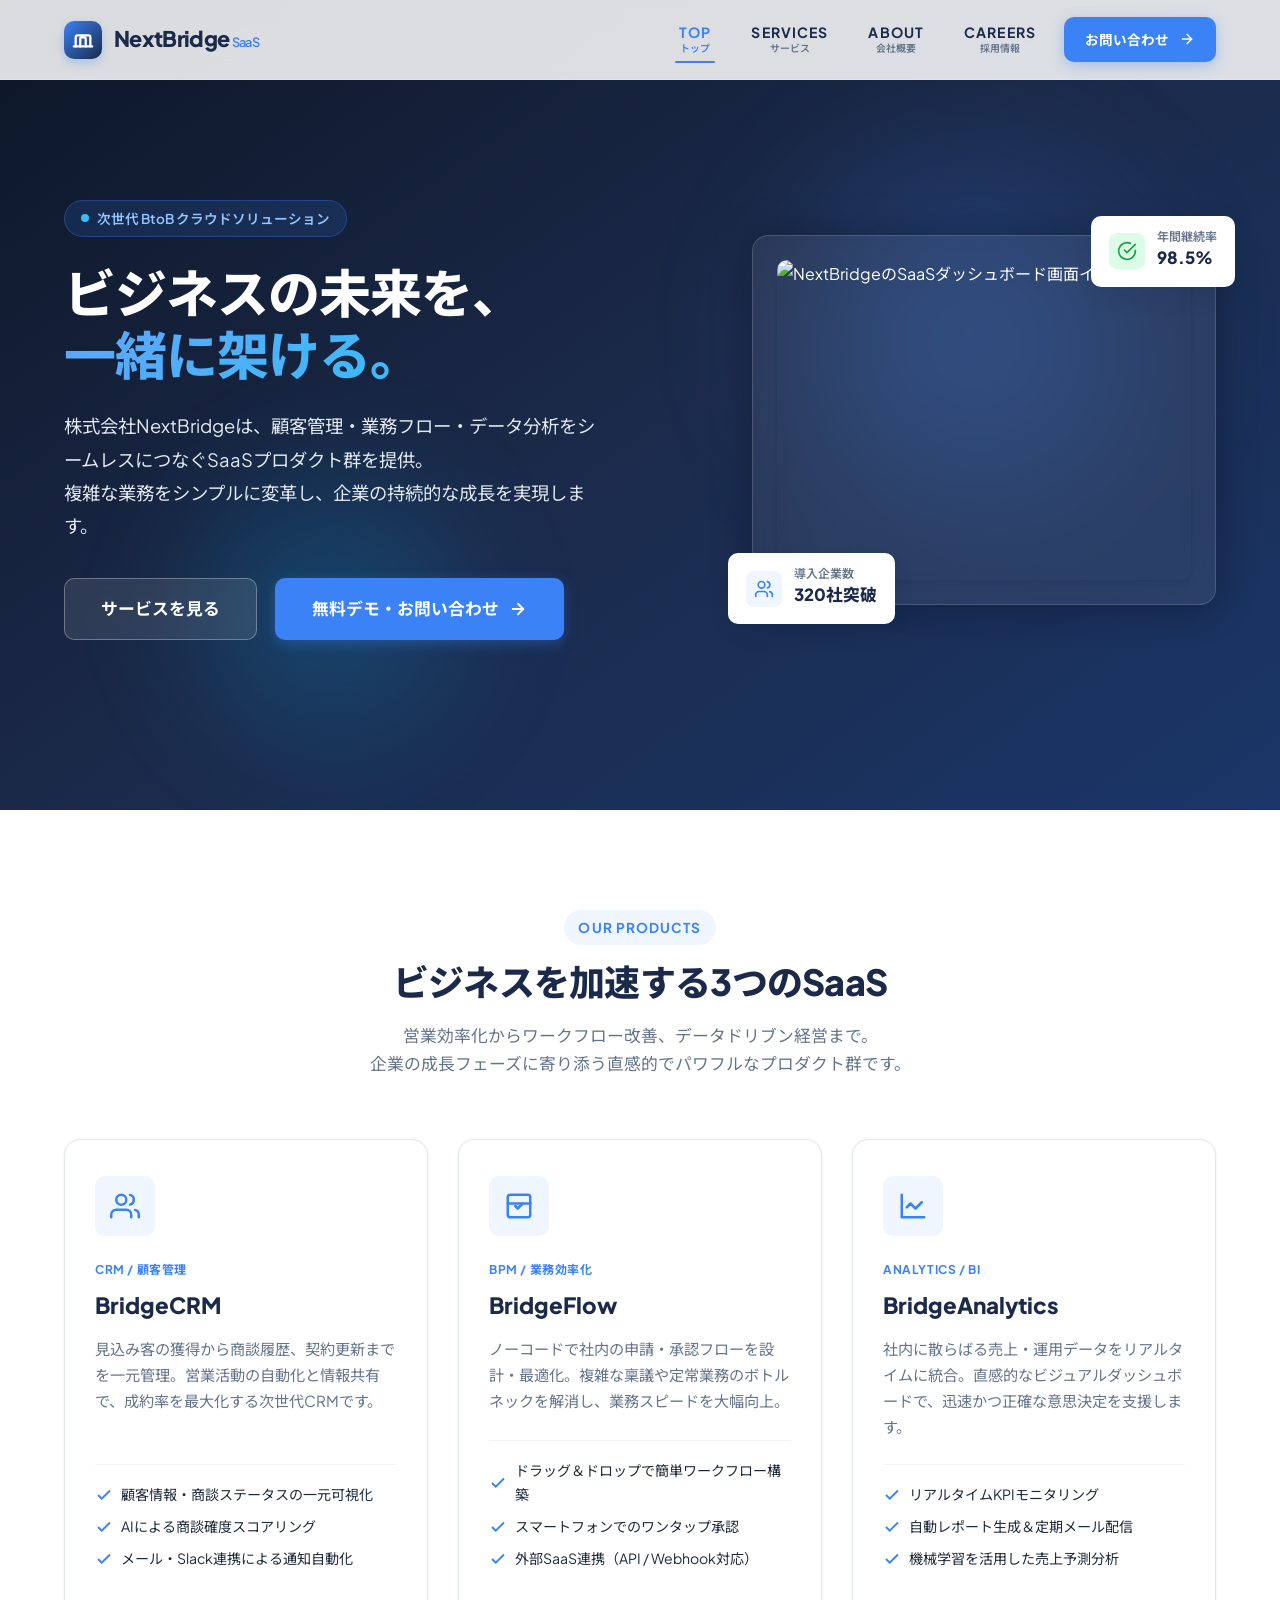
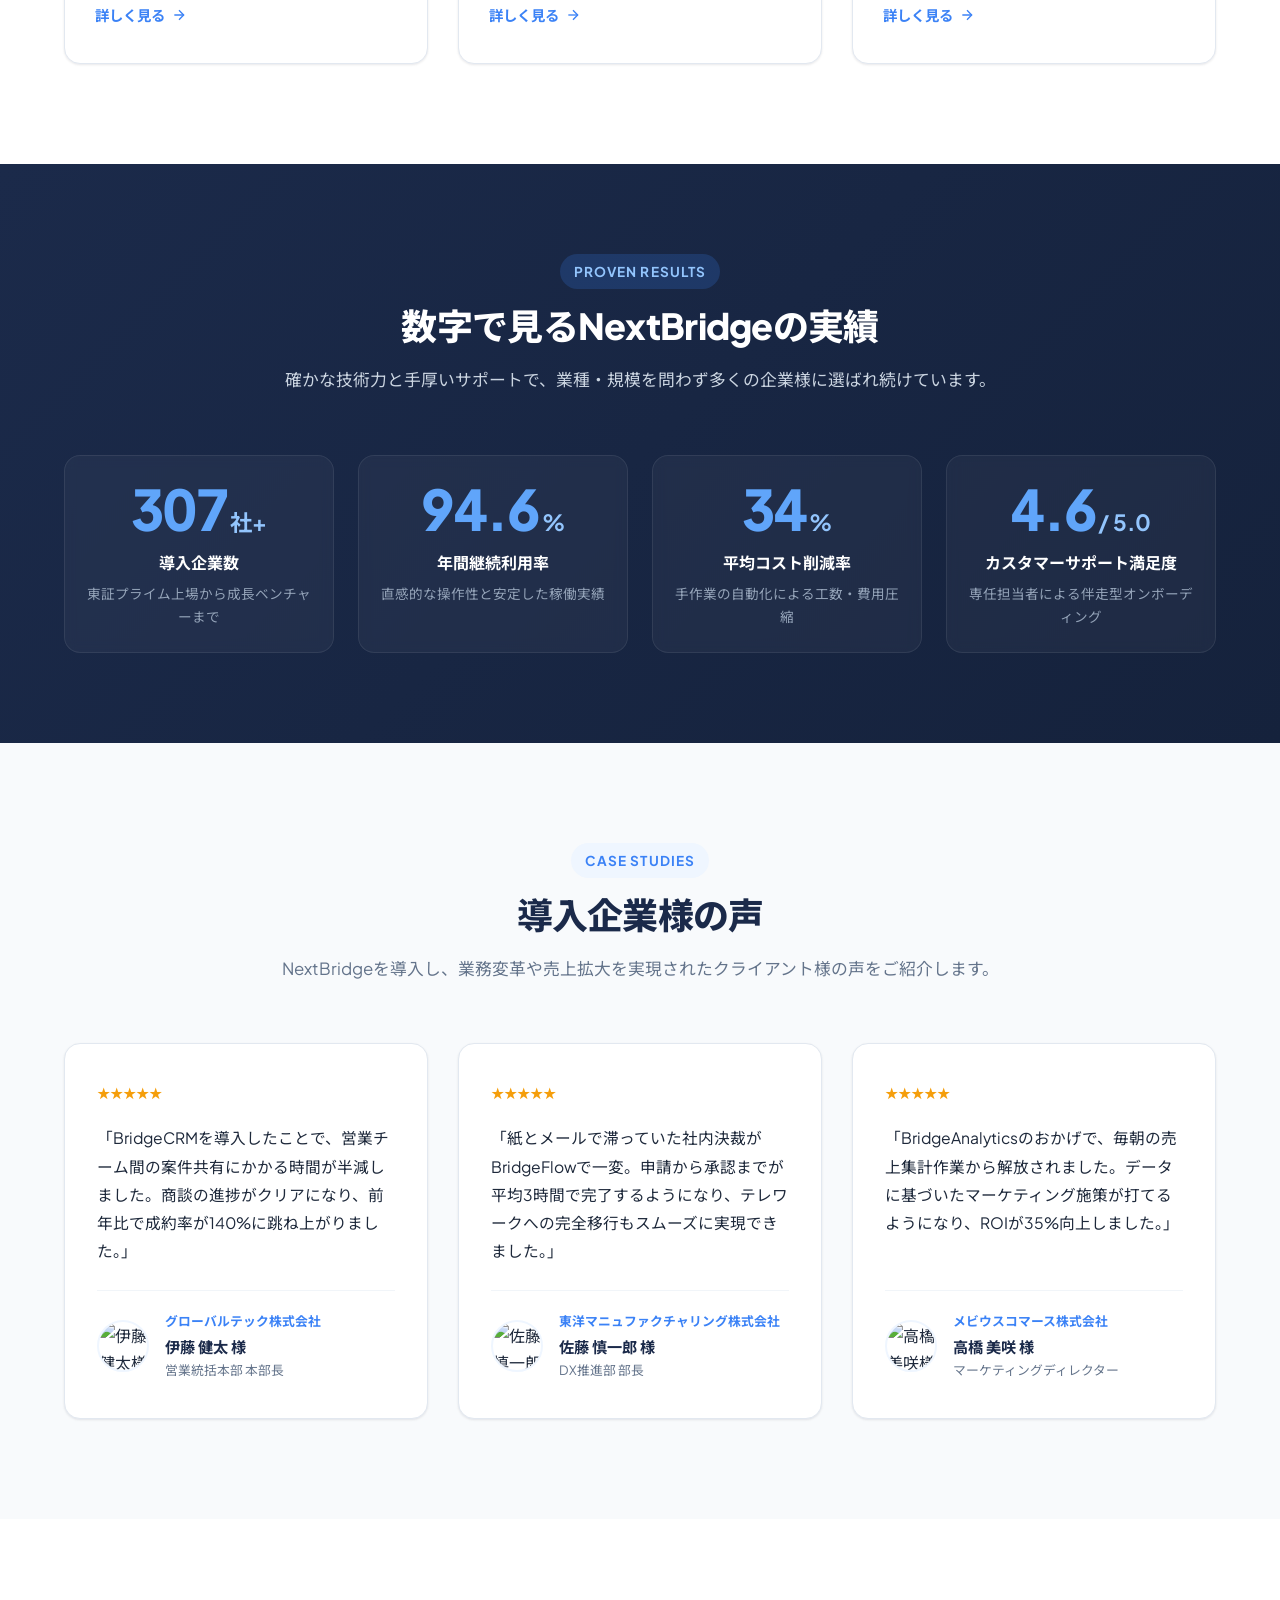
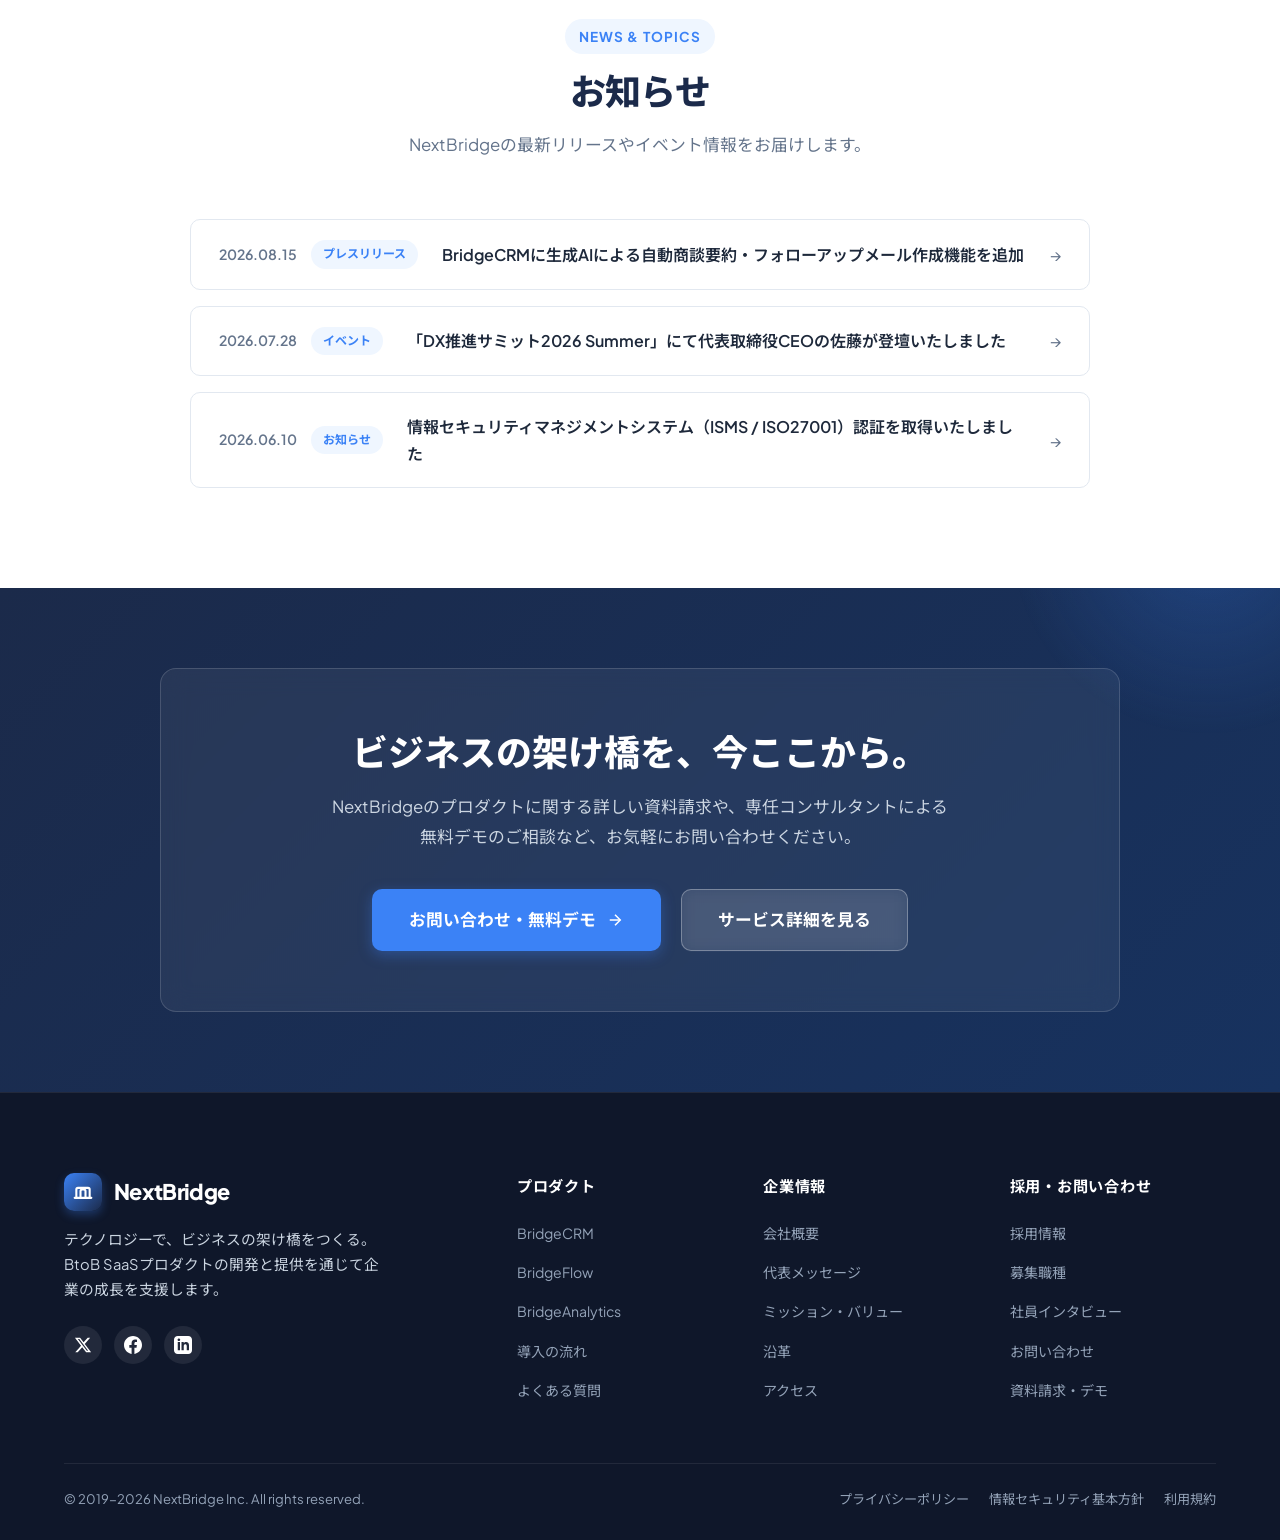
==== index.html @ e1a3353e "update" ====
<!DOCTYPE html>
<html lang="ja">
<head>
  <meta charset="UTF-8">
  <meta name="viewport" content="width=device-width, initial-scale=1.0">
  <title>株式会社NextBridge | テクノロジーで、ビジネスの架け橋をつくる</title>
  <meta name="description" content="株式会社NextBridgeは、顧客管理CRM「BridgeCRM」、業務フローBPM「BridgeFlow」、データ分析「BridgeAnalytics」を提供するBtoB SaaS企業です。企業のDX推進とビジネス成長を支援します。">

  <!-- Google Fonts (Plus Jakarta Sans & Noto Sans JP) -->
  <link rel="preconnect" href="https://fonts.googleapis.com">
  <link rel="preconnect" href="https://fonts.gstatic.com" crossorigin>
  <link href="https://fonts.googleapis.com/css2?family=Noto+Sans+JP:wght@400;500;700;800&family=Plus+Jakarta+Sans:wght@500;600;700;800&display=swap" rel="stylesheet">

  <!-- 共通スタイルシート -->
  <link rel="stylesheet" href="css/style.css">
</head>
<body>

  <!-- =========================================================================
       ヘッダー (サイト共通)
       ※ ロゴ(左)、ナビゲーション(中央)、お問い合わせボタン(右)
       ========================================================================= -->
  <header class="site-header" id="mainHeader">
    <div class="header-container">
      <!-- 企業ロゴ -->
      <a href="index.html" class="site-logo" aria-label="NextBridge トップページ">
        <div class="logo-icon">
          <!-- 架け橋をモチーフにしたモダンな幾何学アイコン -->
          <svg width="22" height="22" viewBox="0 0 24 24" fill="none" stroke="currentColor" stroke-width="2.5" stroke-linecap="round" stroke-linejoin="round">
            <path d="M4 19V9a2 2 0 0 1 2-2h12a2 2 0 0 1 2 2v10"></path>
            <path d="M9 19V11a2 2 0 0 1 2-2h2a2 2 0 0 1 2 2v8"></path>
            <path d="M2 19h20"></path>
          </svg>
        </div>
        <span>NextBridge<span class="logo-sub">SaaS</span></span>
      </a>

      <!-- デスクトップナビゲーション (英語表記 + 日本語サブ表記) -->
      <nav class="site-nav" aria-label="メインナビゲーション">
        <ul class="nav-links">
          <li class="nav-item">
            <a href="index.html" class="nav-link active">
              <span class="nav-en">TOP</span>
              <span class="nav-ja">トップ</span>
            </a>
          </li>
          <li class="nav-item">
            <a href="services.html" class="nav-link">
              <span class="nav-en">SERVICES</span>
              <span class="nav-ja">サービス</span>
            </a>
          </li>
          <li class="nav-item">
            <a href="about.html" class="nav-link">
              <span class="nav-en">ABOUT</span>
              <span class="nav-ja">会社概要</span>
            </a>
          </li>
          <li class="nav-item">
            <a href="careers.html" class="nav-link">
              <span class="nav-en">CAREERS</span>
              <span class="nav-ja">採用情報</span>
            </a>
          </li>
        </ul>
      </nav>

      <!-- ヘッダー右側 CTAボタン & モバイルハンバーガー -->
      <div class="header-cta-group">
        <a href="contact.html" class="btn btn-primary btn-sm">
          <span>お問い合わせ</span>
          <svg class="arrow-icon" width="16" height="16" viewBox="0 0 24 24" fill="none" stroke="currentColor" stroke-width="2" stroke-linecap="round" stroke-linejoin="round"><path d="M5 12h14"></path><path d="m12 5 7 7-7 7"></path></svg>
        </a>

        <button class="hamburger" id="hamburgerBtn" aria-label="メニューを開く" aria-expanded="false">
          <span class="hamburger-line"></span>
          <span class="hamburger-line"></span>
          <span class="hamburger-line"></span>
        </button>
      </div>
    </div>
  </header>

  <!-- モバイル用ドロワーメニュー (SP表示時) -->
  <div class="mobile-menu-overlay" id="mobileOverlay"></div>
  <aside class="mobile-nav" id="mobileNav">
    <div class="mobile-nav-links">
      <a href="index.html" class="mobile-nav-link active">トップ <span>→</span></a>
      <a href="services.html" class="mobile-nav-link">サービス <span>→</span></a>
      <a href="about.html" class="mobile-nav-link">会社概要 <span>→</span></a>
      <a href="careers.html" class="mobile-nav-link">採用情報 <span>→</span></a>
      <a href="contact.html" class="mobile-nav-link">お問い合わせ <span>→</span></a>
    </div>
    <div class="mobile-nav-footer">
      <a href="contact.html" class="btn btn-primary" style="width: 100%;">お問い合わせ・資料請求</a>
    </div>
  </aside>

  <main>
    <!-- =========================================================================
         1. ヒーローセクション
         ========================================================================= -->
    <section class="hero-section">
      <!-- 背景の光彩エフェクト -->
      <div class="hero-bg-shapes">
        <div class="shape-blob-1"></div>
        <div class="shape-blob-2"></div>
      </div>

      <div class="container">
        <div class="hero-grid">
          <!-- ヒーローテキスト -->
          <div class="hero-text-content fade-in-up">
            <div class="hero-badge">
              <span class="hero-badge-pulse"></span>
              <span>次世代 BtoB クラウドソリューション</span>
            </div>
            <h1 class="hero-title">
              ビジネスの未来を、<br>
              <span class="text-gradient">一緒に架ける。</span>
            </h1>
            <p class="hero-description">
              株式会社NextBridgeは、顧客管理・業務フロー・データ分析をシームレスにつなぐSaaSプロダクト群を提供。<br>
              複雑な業務をシンプルに変革し、企業の持続的な成長を実現します。
            </p>
            <div class="hero-cta-group">
              <a href="services.html" class="btn btn-secondary btn-lg">
                <span>サービスを見る</span>
              </a>
              <a href="contact.html" class="btn btn-primary btn-lg">
                <span>無料デモ・お問い合わせ</span>
                <svg class="arrow-icon" width="18" height="18" viewBox="0 0 24 24" fill="none" stroke="currentColor" stroke-width="2.5" stroke-linecap="round" stroke-linejoin="round"><path d="M5 12h14"></path><path d="m12 5 7 7-7 7"></path></svg>
              </a>
            </div>
          </div>

          <!-- ヒーロービジュアル（モダンなプロダクトイメージと浮遊バッジ） -->
          <div class="hero-visual fade-in-up delay-200">
            <div class="hero-visual-card">
              <div class="hero-visual-img">
                <!-- Unsplash: 高度なビジネス・テクノロジーダッシュボードイメージ -->
                <img src="https://images.unsplash.com/photo-1551288049-bebda4e38f71?auto=format&fit=crop&w=800&q=80" alt="NextBridgeのSaaSダッシュボード画面イメージ" loading="eager">
              </div>

              <!-- 浮遊実績バッジ1: 導入企業実績 -->
              <div class="floating-badge floating-badge-1">
                <div class="floating-badge-icon">
                  <svg width="20" height="20" viewBox="0 0 24 24" fill="none" stroke="currentColor" stroke-width="2" stroke-linecap="round" stroke-linejoin="round"><path d="M16 21v-2a4 4 0 0 0-4-4H6a4 4 0 0 0-4 4v2"></path><circle cx="9" cy="7" r="4"></circle><path d="M22 21v-2a4 4 0 0 0-3-3.87"></path><path d="M16 3.13a4 4 0 0 1 0 7.75"></path></svg>
                </div>
                <div class="floating-badge-text">
                  <p>導入企業数</p>
                  <strong>320社突破</strong>
                </div>
              </div>

              <!-- 浮遊実績バッジ2: 継続率 -->
              <div class="floating-badge floating-badge-2">
                <div class="floating-badge-icon" style="background-color: #DCFCE7; color: #16A34A;">
                  <svg width="20" height="20" viewBox="0 0 24 24" fill="none" stroke="currentColor" stroke-width="2" stroke-linecap="round" stroke-linejoin="round"><path d="M22 11.08V12a10 10 0 1 1-5.93-9.14"></path><polyline points="22 4 12 14.01 9 11.01"></polyline></svg>
                </div>
                <div class="floating-badge-text">
                  <p>年間継続率</p>
                  <strong>98.5%</strong>
                </div>
              </div>
            </div>
          </div>
        </div>
      </div>
    </section>

    <!-- =========================================================================
         2. サービス概要セクション (3つのプロダクト)
         ========================================================================= -->
    <section class="section section-bg-white" id="services">
      <div class="container">
        <div class="section-header fade-in-up">
          <span class="section-tag">Our Products</span>
          <h2 class="section-title">ビジネスを加速する3つのSaaS</h2>
          <p class="section-lead">
            営業効率化からワークフロー改善、データドリブン経営まで。<br>
            企業の成長フェーズに寄り添う直感的でパワフルなプロダクト群です。
          </p>
        </div>

        <div class="grid-3">
          <!-- プロダクト1: BridgeCRM -->
          <div class="service-card fade-in-up delay-100">
            <div class="service-card-icon-wrap">
              <svg width="30" height="30" viewBox="0 0 24 24" fill="none" stroke="currentColor" stroke-width="2" stroke-linecap="round" stroke-linejoin="round"><path d="M17 21v-2a4 4 0 0 0-4-4H5a4 4 0 0 0-4 4v2"></path><circle cx="9" cy="7" r="4"></circle><path d="M23 21v-2a4 4 0 0 0-3-3.87"></path><path d="M16 3.13a4 4 0 0 1 0 7.75"></path></svg>
            </div>
            <div class="service-card-tag">CRM / 顧客管理</div>
            <h3 class="service-card-title">BridgeCRM</h3>
            <p class="service-card-desc">
              見込み客の獲得から商談履歴、契約更新までを一元管理。営業活動の自動化と情報共有で、成約率を最大化する次世代CRMです。
            </p>
            <ul class="service-card-features">
              <li>
                <svg width="18" height="18" viewBox="0 0 24 24" fill="none" stroke="currentColor" stroke-width="2.5"><polyline points="20 6 9 17 4 12"></polyline></svg>
                顧客情報・商談ステータスの一元可視化
              </li>
              <li>
                <svg width="18" height="18" viewBox="0 0 24 24" fill="none" stroke="currentColor" stroke-width="2.5"><polyline points="20 6 9 17 4 12"></polyline></svg>
                AIによる商談確度スコアリング
              </li>
              <li>
                <svg width="18" height="18" viewBox="0 0 24 24" fill="none" stroke="currentColor" stroke-width="2.5"><polyline points="20 6 9 17 4 12"></polyline></svg>
                メール・Slack連携による通知自動化
              </li>
            </ul>
            <a href="services.html#crm" class="service-card-link">
              <span>詳しく見る</span>
              <svg width="16" height="16" viewBox="0 0 24 24" fill="none" stroke="currentColor" stroke-width="2"><path d="M5 12h14"></path><path d="m12 5 7 7-7 7"></path></svg>
            </a>
          </div>

          <!-- プロダクト2: BridgeFlow -->
          <div class="service-card fade-in-up delay-200">
            <div class="service-card-icon-wrap">
              <svg width="30" height="30" viewBox="0 0 24 24" fill="none" stroke="currentColor" stroke-width="2" stroke-linecap="round" stroke-linejoin="round"><rect width="18" height="18" x="3" y="3" rx="2"></rect><path d="m9 12 2 2 4-4"></path><path d="M3 10h18"></path></svg>
            </div>
            <div class="service-card-tag">BPM / 業務効率化</div>
            <h3 class="service-card-title">BridgeFlow</h3>
            <p class="service-card-desc">
              ノーコードで社内の申請・承認フローを設計・最適化。複雑な稟議や定常業務のボトルネックを解消し、業務スピードを大幅向上。
            </p>
            <ul class="service-card-features">
              <li>
                <svg width="18" height="18" viewBox="0 0 24 24" fill="none" stroke="currentColor" stroke-width="2.5"><polyline points="20 6 9 17 4 12"></polyline></svg>
                ドラッグ＆ドロップで簡単ワークフロー構築
              </li>
              <li>
                <svg width="18" height="18" viewBox="0 0 24 24" fill="none" stroke="currentColor" stroke-width="2.5"><polyline points="20 6 9 17 4 12"></polyline></svg>
                スマートフォンでのワンタップ承認
              </li>
              <li>
                <svg width="18" height="18" viewBox="0 0 24 24" fill="none" stroke="currentColor" stroke-width="2.5"><polyline points="20 6 9 17 4 12"></polyline></svg>
                外部SaaS連携（API / Webhook対応）
              </li>
            </ul>
            <a href="services.html#flow" class="service-card-link">
              <span>詳しく見る</span>
              <svg width="16" height="16" viewBox="0 0 24 24" fill="none" stroke="currentColor" stroke-width="2"><path d="M5 12h14"></path><path d="m12 5 7 7-7 7"></path></svg>
            </a>
          </div>

          <!-- プロダクト3: BridgeAnalytics -->
          <div class="service-card fade-in-up delay-300">
            <div class="service-card-icon-wrap">
              <svg width="30" height="30" viewBox="0 0 24 24" fill="none" stroke="currentColor" stroke-width="2" stroke-linecap="round" stroke-linejoin="round"><path d="M3 3v18h18"></path><path d="m19 9-5 5-4-4-3 3"></path></svg>
            </div>
            <div class="service-card-tag">Analytics / BI</div>
            <h3 class="service-card-title">BridgeAnalytics</h3>
            <p class="service-card-desc">
              社内に散らばる売上・運用データをリアルタイムに統合。直感的なビジュアルダッシュボードで、迅速かつ正確な意思決定を支援します。
            </p>
            <ul class="service-card-features">
              <li>
                <svg width="18" height="18" viewBox="0 0 24 24" fill="none" stroke="currentColor" stroke-width="2.5"><polyline points="20 6 9 17 4 12"></polyline></svg>
                リアルタイムKPIモニタリング
              </li>
              <li>
                <svg width="18" height="18" viewBox="0 0 24 24" fill="none" stroke="currentColor" stroke-width="2.5"><polyline points="20 6 9 17 4 12"></polyline></svg>
                自動レポート生成＆定期メール配信
              </li>
              <li>
                <svg width="18" height="18" viewBox="0 0 24 24" fill="none" stroke="currentColor" stroke-width="2.5"><polyline points="20 6 9 17 4 12"></polyline></svg>
                機械学習を活用した売上予測分析
              </li>
            </ul>
            <a href="services.html#analytics" class="service-card-link">
              <span>詳しく見る</span>
              <svg width="16" height="16" viewBox="0 0 24 24" fill="none" stroke="currentColor" stroke-width="2"><path d="M5 12h14"></path><path d="m12 5 7 7-7 7"></path></svg>
            </a>
          </div>
        </div>
      </div>
    </section>

    <!-- =========================================================================
         3. 数字で見るNextBridge (実績セクション)
         ========================================================================= -->
    <section class="stats-section">
      <div class="container">
        <div class="section-header fade-in-up">
          <span class="section-tag" style="background-color: rgba(59,130,246,0.2); color: #93C5FD;">Proven Results</span>
          <h2 class="section-title" style="color: #FFFFFF;">数字で見るNextBridgeの実績</h2>
          <p class="section-lead text-nowrap" style="color: #CBD5E1;">
            確かな技術力と手厚いサポートで、業種・規模を問わず多くの企業様に選ばれ続けています。
          </p>
        </div>

        <div class="grid-4">
          <!-- 実績1 -->
          <div class="stat-item fade-in-up delay-100">
            <div class="stat-number-wrapper">
              <span class="stat-number" data-target="320" data-decimals="0">0</span>
              <span class="stat-unit">社+</span>
            </div>
            <div class="stat-label">導入企業数</div>
            <div class="stat-desc">東証プライム上場から成長ベンチャーまで</div>
          </div>

          <!-- 実績2 -->
          <div class="stat-item fade-in-up delay-200">
            <div class="stat-number-wrapper">
              <span class="stat-number" data-target="98.5" data-decimals="1">0</span>
              <span class="stat-unit">%</span>
            </div>
            <div class="stat-label">年間継続利用率</div>
            <div class="stat-desc">直感的な操作性と安定した稼働実績</div>
          </div>

          <!-- 実績3 -->
          <div class="stat-item fade-in-up delay-300">
            <div class="stat-number-wrapper">
              <span class="stat-number" data-target="35" data-decimals="0">0</span>
              <span class="stat-unit">%</span>
            </div>
            <div class="stat-label">平均コスト削減率</div>
            <div class="stat-desc">手作業の自動化による工数・費用圧縮</div>
          </div>

          <!-- 実績4 -->
          <div class="stat-item fade-in-up delay-400">
            <div class="stat-number-wrapper">
              <span class="stat-number" data-target="4.8" data-decimals="1">0</span>
              <span class="stat-unit">/ 5.0</span>
            </div>
            <div class="stat-label">カスタマーサポート満足度</div>
            <div class="stat-desc">専任担当者による伴走型オンボーディング</div>
          </div>
        </div>
      </div>
    </section>

    <!-- =========================================================================
         4. お客様の声 (導入事例・コメント)
         ========================================================================= -->
    <section class="section section-bg-slate" id="testimonials">
      <div class="container">
        <div class="section-header fade-in-up">
          <span class="section-tag">Case Studies</span>
          <h2 class="section-title">導入企業様の声</h2>
          <p class="section-lead text-nowrap">
            NextBridgeを導入し、業務変革や売上拡大を実現されたクライアント様の声をご紹介します。
          </p>
        </div>

        <div class="grid-3">
          <!-- 声1: テック企業 -->
          <div class="testimonial-card fade-in-up delay-100">
            <div class="testimonial-rating">★★★★★</div>
            <p class="testimonial-quote">
              「BridgeCRMを導入したことで、営業チーム間の案件共有にかかる時間が半減しました。商談の進捗がクリアになり、前年比で成約率が140%に跳ね上がりました。」
            </p>
            <div class="testimonial-author">
              <img src="https://images.unsplash.com/photo-1534528741775-53994a69daeb?auto=format&fit=crop&w=160&q=80" alt="伊藤 健太様" class="testimonial-avatar">
              <div>
                <div class="testimonial-company">グローバルテック株式会社</div>
                <div class="testimonial-name">伊藤 健太 様</div>
                <div class="testimonial-role">営業統括本部 本部長</div>
              </div>
            </div>
          </div>

          <!-- 声2: 製造メーカー -->
          <div class="testimonial-card fade-in-up delay-200">
            <div class="testimonial-rating">★★★★★</div>
            <p class="testimonial-quote">
              「紙とメールで滞っていた社内決裁がBridgeFlowで一変。申請から承認までが平均3時間で完了するようになり、テレワークへの完全移行もスムーズに実現できました。」
            </p>
            <div class="testimonial-author">
              <img src="https://images.unsplash.com/photo-1507003211169-0a1dd7228f2d?auto=format&fit=crop&w=160&q=80" alt="佐藤 慎一郎様" class="testimonial-avatar">
              <div>
                <div class="testimonial-company">東洋マニュファクチャリング株式会社</div>
                <div class="testimonial-name">佐藤 慎一郎 様</div>
                <div class="testimonial-role">DX推進部 部長</div>
              </div>
            </div>
          </div>

          <!-- 声3: EC・小売企業 -->
          <div class="testimonial-card fade-in-up delay-300">
            <div class="testimonial-rating">★★★★★</div>
            <p class="testimonial-quote">
              「BridgeAnalyticsのおかげで、毎朝の売上集計作業から解放されました。データに基づいたマーケティング施策が打てるようになり、ROIが35%向上しました。」
            </p>
            <div class="testimonial-author">
              <img src="https://images.unsplash.com/photo-1573496359142-b8d87734a5a2?auto=format&fit=crop&w=160&q=80" alt="高橋 美咲様" class="testimonial-avatar">
              <div>
                <div class="testimonial-company">メビウスコマース株式会社</div>
                <div class="testimonial-name">高橋 美咲 様</div>
                <div class="testimonial-role">マーケティングディレクター</div>
              </div>
            </div>
          </div>
        </div>
      </div>
    </section>

    <!-- =========================================================================
         5. ニュースセクション
         ========================================================================= -->
    <section class="section section-bg-white" id="news">
      <div class="container">
        <div class="section-header fade-in-up">
          <span class="section-tag">News & Topics</span>
          <h2 class="section-title">お知らせ</h2>
          <p class="section-lead">NextBridgeの最新リリースやイベント情報をお届けします。</p>
        </div>

        <div class="news-list fade-in-up">
          <!-- 記事1 -->
          <a href="#" class="news-item">
            <div class="news-meta">
              <time class="news-date" datetime="2026-08-15">2026.08.15</time>
              <span class="news-badge">プレスリリース</span>
            </div>
            <div class="news-title">BridgeCRMに生成AIによる自動商談要約・フォローアップメール作成機能を追加</div>
            <div class="news-arrow">→</div>
          </a>

          <!-- 記事2 -->
          <a href="#" class="news-item">
            <div class="news-meta">
              <time class="news-date" datetime="2026-07-28">2026.07.28</time>
              <span class="news-badge">イベント</span>
            </div>
            <div class="news-title">「DX推進サミット2026 Summer」にて代表取締役CEOの佐藤が登壇いたしました</div>
            <div class="news-arrow">→</div>
          </a>

          <!-- 記事3 -->
          <a href="#" class="news-item">
            <div class="news-meta">
              <time class="news-date" datetime="2026-06-10">2026.06.10</time>
              <span class="news-badge">お知らせ</span>
            </div>
            <div class="news-title">情報セキュリティマネジメントシステム（ISMS / ISO27001）認証を取得いたしました</div>
            <div class="news-arrow">→</div>
          </a>
        </div>
      </div>
    </section>

    <!-- =========================================================================
         6. CTAセクション (全ページ共通誘導)
         ========================================================================= -->
    <section class="cta-section">
      <div class="container">
        <div class="cta-box fade-in-up">
          <h2 class="cta-title">ビジネスの架け橋を、今ここから。</h2>
          <p class="cta-desc">
            NextBridgeのプロダクトに関する詳しい資料請求や、専任コンサルタントによる<br>
            無料デモのご相談など、お気軽にお問い合わせください。
          </p>
          <div class="cta-buttons">
            <a href="contact.html" class="btn btn-primary btn-lg">
              <span>お問い合わせ・無料デモ</span>
              <svg class="arrow-icon" width="18" height="18" viewBox="0 0 24 24" fill="none" stroke="currentColor" stroke-width="2"><path d="M5 12h14"></path><path d="m12 5 7 7-7 7"></path></svg>
            </a>
            <a href="services.html" class="btn btn-secondary btn-lg">
              <span>サービス詳細を見る</span>
            </a>
          </div>
        </div>
      </div>
    </section>
  </main>

  <!-- =========================================================================
       フッター (サイト共通)
       ========================================================================= -->
  <footer class="site-footer">
    <div class="container">
      <div class="footer-grid">
        <!-- 企業情報 & ブランド -->
        <div class="footer-brand">
          <a href="index.html" class="site-logo">
            <div class="logo-icon">
              <svg width="20" height="20" viewBox="0 0 24 24" fill="none" stroke="currentColor" stroke-width="2.5" stroke-linecap="round" stroke-linejoin="round">
                <path d="M4 19V9a2 2 0 0 1 2-2h12a2 2 0 0 1 2 2v10"></path>
                <path d="M9 19V11a2 2 0 0 1 2-2h2a2 2 0 0 1 2 2v8"></path>
                <path d="M2 19h20"></path>
              </svg>
            </div>
            <span style="color: #FFFFFF;">NextBridge</span>
          </a>
          <p class="footer-tagline">
            テクノロジーで、ビジネスの架け橋をつくる。<br>
            BtoB SaaSプロダクトの開発と提供を通じて企業の成長を支援します。
          </p>
          <div class="footer-social-links">
            <a href="#" class="social-link" aria-label="X (Twitter)">
              <svg width="18" height="18" viewBox="0 0 24 24" fill="currentColor"><path d="M18.244 2.25h3.308l-7.227 8.26 8.502 11.24H16.17l-5.214-6.817L4.99 21.75H1.68l7.73-8.835L1.254 2.25H8.08l4.713 6.231zm-1.161 17.52h1.833L7.084 4.126H5.117z"/></svg>
            </a>
            <a href="#" class="social-link" aria-label="Facebook">
              <svg width="18" height="18" viewBox="0 0 24 24" fill="currentColor"><path d="M24 12.073c0-6.627-5.373-12-12-12s-12 5.373-12 12c0 5.99 4.388 10.954 10.125 11.854v-8.385H7.078v-3.47h3.047V9.43c0-3.007 1.792-4.669 4.533-4.669 1.312 0 2.686.235 2.686.235v2.953H15.83c-1.491 0-1.956.925-1.956 1.874v2.25h3.328l-.532 3.47h-2.796v8.385C19.612 23.027 24 18.062 24 12.073z"/></svg>
            </a>
            <a href="#" class="social-link" aria-label="LinkedIn">
              <svg width="18" height="18" viewBox="0 0 24 24" fill="currentColor"><path d="M19 0h-14c-2.761 0-5 2.239-5 5v14c0 2.761 2.239 5 5 5h14c2.762 0 5-2.239 5-5v-14c0-2.761-2.238-5-5-5zm-11 19h-3v-11h3v11zm-1.5-12.268c-.966 0-1.75-.79-1.75-1.764s.784-1.764 1.75-1.764 1.75.79 1.75 1.764-.783 1.764-1.75 1.764zm13.5 12.268h-3v-5.604c0-3.368-4-3.113-4 0v5.604h-3v-11h3v1.765c1.396-2.586 7-2.777 7 2.476v6.759z"/></svg>
            </a>
          </div>
        </div>

        <!-- サイトマップ: プロダクト -->
        <div>
          <h4 class="footer-heading">プロダクト</h4>
          <ul class="footer-links">
            <li><a href="services.html#crm">BridgeCRM</a></li>
            <li><a href="services.html#flow">BridgeFlow</a></li>
            <li><a href="services.html#analytics">BridgeAnalytics</a></li>
            <li><a href="services.html#steps">導入の流れ</a></li>
            <li><a href="services.html#faq">よくある質問</a></li>
          </ul>
        </div>

        <!-- サイトマップ: 企業情報 -->
        <div>
          <h4 class="footer-heading">企業情報</h4>
          <ul class="footer-links">
            <li><a href="about.html">会社概要</a></li>
            <li><a href="about.html#message">代表メッセージ</a></li>
            <li><a href="about.html#mvv">ミッション・バリュー</a></li>
            <li><a href="about.html#history">沿革</a></li>
            <li><a href="about.html#access">アクセス</a></li>
          </ul>
        </div>

        <!-- サイトマップ: 採用・サポート -->
        <div>
          <h4 class="footer-heading">採用・お問い合わせ</h4>
          <ul class="footer-links">
            <li><a href="careers.html">採用情報</a></li>
            <li><a href="careers.html#jobs">募集職種</a></li>
            <li><a href="careers.html#interview">社員インタビュー</a></li>
            <li><a href="contact.html">お問い合わせ</a></li>
            <li><a href="contact.html">資料請求・デモ</a></li>
          </ul>
        </div>
      </div>

      <!-- コピーライト & 規約 -->
      <div class="footer-bottom">
        <div>&copy; 2019-2026 NextBridge Inc. All rights reserved.</div>
        <div class="footer-bottom-links">
          <a href="#">プライバシーポリシー</a>
          <a href="#">情報セキュリティ基本方針</a>
          <a href="#">利用規約</a>
        </div>
      </div>
    </div>
  </footer>

  <!-- 共通スクリプト -->
  <script src="js/main.js"></script>
</body>
</html>
---- css/style.css ----
/* ==========================================================================
   株式会社NextBridge (NextBridge Inc.) - コーポレートサイト 共通スタイルシート
   ========================================================================== */

/* --------------------------------------------------------------------------
   1. デザインシステム / CSS変数 (デザイントークン)
   ※ 配色、余白、影、角丸などを一元管理し、サイト全体で統一感を持たせます
   -------------------------------------------------------------------------- */
:root {
  /* メインカラー定義 */
  --color-primary: #1B2A4A;        /* 信頼感を与えるディープネイビー（メイン背景・見出し用） */
  --color-primary-light: #2A3F6D;  /* やや明るいネイビー（ホバー時やグラデーション用） */
  --color-primary-dark: #0F172A;   /* より深いダークネイビー（フッターなど） */
  
  /* アクセントカラー定義 */
  --color-accent: #3B82F6;         /* 先進性を表す鮮やかなブルー（ボタン・強調用） */
  --color-accent-hover: #2563EB;   /* アクセントのホバー時カラー */
  --color-accent-light: #EFF6FF;   /* 薄いブルー（背景ハイライト・バッジ用） */
  --color-accent-sub: #0EA5E9;     /* サブアクセントのスカイブルー（グラデーション装飾） */
  
  /* ニュートラルカラー定義 */
  --color-bg: #F8FAFC;             /* ベース背景色（清潔感のある薄グレー） */
  --color-surface: #FFFFFF;        /* カードやヘッダーの白色背景 */
  --color-text-main: #1E293B;      /* 本文のメイン文字色（コントラストの高いスレート） */
  --color-text-muted: #64748B;     /* 補足・注記・日付などの薄い文字色 */
  --color-text-light: #94A3B8;     /* プレースホルダーや非アクティブ用 */
  --color-border: #E2E8F0;         /* 枠線・区切り線の色 */
  --color-border-light: #F1F5F9;   /* 軽微な区切り線 */
  
  /* フォント定義 */
  --font-family-base: 'Plus Jakarta Sans', 'Noto Sans JP', -apple-system, BlinkMacSystemFont, 'Segoe UI', Roboto, sans-serif;
  
  /* シャドウ (立体感・浮遊感の定義) */
  --shadow-sm: 0 1px 3px rgba(15, 23, 42, 0.06), 0 1px 2px rgba(15, 23, 42, 0.04);
  --shadow-md: 0 4px 6px -1px rgba(15, 23, 42, 0.08), 0 2px 4px -2px rgba(15, 23, 42, 0.06);
  --shadow-lg: 0 10px 25px -3px rgba(15, 23, 42, 0.08), 0 4px 6px -4px rgba(15, 23, 42, 0.04);
  --shadow-xl: 0 20px 30px -5px rgba(27, 42, 74, 0.12), 0 8px 10px -6px rgba(27, 42, 74, 0.06);
  --shadow-glow: 0 0 25px rgba(59, 130, 246, 0.35);

  /* アニメーションのトランジション */
  --transition-fast: 0.2s cubic-bezier(0.16, 1, 0.3, 1);
  --transition-base: 0.3s cubic-bezier(0.16, 1, 0.3, 1);
  --transition-slow: 0.5s cubic-bezier(0.16, 1, 0.3, 1);

  /* 角丸 */
  --radius-sm: 6px;
  --radius-md: 10px;
  --radius-lg: 16px;
  --radius-full: 9999px;

  /* 最大コンテンツ幅 */
  --container-max-width: 1200px;
  --header-height: 80px;
}

/* --------------------------------------------------------------------------
   2. リセット & 基本スタイル
   -------------------------------------------------------------------------- */
*, *::before, *::after {
  box-sizing: border-box;
  margin: 0;
  padding: 0;
}

html {
  scroll-behavior: smooth;
  font-size: 16px;
  -webkit-font-smoothing: antialiased;
  -moz-osx-font-smoothing: grayscale;
}

body {
  font-family: var(--font-family-base);
  color: var(--text-main, #1E293B);
  background-color: var(--color-bg);
  line-height: 1.7;
  overflow-x: hidden;
  display: flex;
  flex-direction: column;
  min-height: 100vh;
}

img {
  max-width: 100%;
  height: auto;
  display: block;
}

a {
  color: inherit;
  text-decoration: none;
  transition: color var(--transition-fast);
}

ul, ol {
  list-style: none;
}

button, input, select, textarea {
  font-family: inherit;
  font-size: inherit;
  color: inherit;
}

/* --------------------------------------------------------------------------
   3. レイアウト用ユーティリティ
   -------------------------------------------------------------------------- */
.container {
  width: 100%;
  max-width: var(--container-max-width);
  margin-left: auto;
  margin-right: auto;
  padding-left: 24px;
  padding-right: 24px;
}

.section {
  padding-top: 100px;
  padding-bottom: 100px;
  position: relative;
}

.section-bg-white {
  background-color: var(--color-surface);
}

.section-bg-slate {
  background-color: var(--color-bg);
}

.section-bg-navy {
  background-color: var(--color-primary);
  color: #FFFFFF;
}

/* セクション見出し用共通スタイル */
.section-header {
  text-align: center;
  max-width: 860px; /* 日本語テキストが1行で綺麗に収まるよう幅を調整 */
  margin: 0 auto 60px auto;
}

.section-header.text-left {
  text-align: left;
  margin-left: 0;
}

.text-nowrap {
  white-space: nowrap;
}

@media (max-width: 768px) {
  .text-nowrap {
    white-space: normal; /* モバイルでは自然に折り返す */
  }
}

.section-tag {
  display: inline-block;
  font-size: 0.85rem;
  font-weight: 700;
  letter-spacing: 0.08em;
  text-transform: uppercase;
  color: var(--color-accent);
  background-color: var(--color-accent-light);
  padding: 6px 14px;
  border-radius: var(--radius-full);
  margin-bottom: 14px;
}

.section-bg-navy .section-tag {
  background-color: rgba(59, 130, 246, 0.2);
  color: #60A5FA;
}

.section-title {
  font-size: 2.25rem;
  font-weight: 800;
  line-height: 1.3;
  color: var(--color-primary);
  letter-spacing: -0.02em;
  margin-bottom: 16px;
}

.section-bg-navy .section-title {
  color: #FFFFFF;
}

.section-lead {
  font-size: 1.05rem;
  color: var(--color-text-muted);
  line-height: 1.7;
}

.section-bg-navy .section-lead {
  color: #CBD5E1;
}

/* グリッドレイアウト */
.grid-2 {
  display: grid;
  grid-template-columns: repeat(2, 1fr);
  gap: 36px;
  align-items: center;
}

.grid-3 {
  display: grid;
  grid-template-columns: repeat(3, 1fr);
  gap: 30px;
}

.grid-4 {
  display: grid;
  grid-template-columns: repeat(4, 1fr);
  gap: 24px;
}

/* --------------------------------------------------------------------------
   4. ボタン・インタラクティブコンポーネント
   -------------------------------------------------------------------------- */
.btn {
  display: inline-flex;
  align-items: center;
  justify-content: center;
  gap: 10px;
  font-size: 0.95rem;
  font-weight: 700;
  padding: 14px 28px;
  border-radius: var(--radius-md);
  border: 1px solid transparent;
  cursor: pointer;
  transition: all var(--transition-base);
  text-decoration: none;
  white-space: nowrap;
}

.btn-primary {
  background-color: var(--color-accent);
  color: #FFFFFF;
  box-shadow: 0 4px 14px rgba(59, 130, 246, 0.35);
}

.btn-primary:hover {
  background-color: var(--color-accent-hover);
  transform: translateY(-2px);
  box-shadow: 0 6px 20px rgba(59, 130, 246, 0.45);
  color: #FFFFFF;
}

.btn-secondary {
  background-color: rgba(255, 255, 255, 0.1);
  color: #FFFFFF;
  border: 1px solid rgba(255, 255, 255, 0.3);
  backdrop-filter: blur(8px);
}

.btn-secondary:hover {
  background-color: rgba(255, 255, 255, 0.2);
  border-color: #FFFFFF;
  color: #FFFFFF;
  transform: translateY(-2px);
}

.btn-outline-navy {
  background-color: transparent;
  color: var(--color-primary);
  border: 1.5px solid var(--color-primary);
}

.btn-outline-navy:hover {
  background-color: var(--color-primary);
  color: #FFFFFF;
  transform: translateY(-2px);
}

.btn-white {
  background-color: #FFFFFF;
  color: var(--color-primary);
  box-shadow: var(--shadow-md);
}

.btn-white:hover {
  background-color: #F8FAFC;
  transform: translateY(-2px);
  box-shadow: var(--shadow-lg);
  color: var(--color-accent);
}

.btn-lg {
  padding: 16px 36px;
  font-size: 1.05rem;
}

.btn-sm {
  padding: 10px 20px;
  font-size: 0.85rem;
}

/* アイコン矢印の動き */
.btn svg.arrow-icon {
  transition: transform var(--transition-fast);
}
.btn:hover svg.arrow-icon {
  transform: translateX(4px);
}

/* --------------------------------------------------------------------------
   5. ヘッダー / ナビゲーション
   -------------------------------------------------------------------------- */
.site-header {
  position: fixed;
  top: 0;
  left: 0;
  width: 100%;
  height: var(--header-height);
  z-index: 1000;
  transition: all var(--transition-base);
  background: rgba(255, 255, 255, 0.85);
  backdrop-filter: blur(12px);
  -webkit-backdrop-filter: blur(12px);
  border-bottom: 1px solid rgba(226, 232, 240, 0.8);
}

.site-header.scrolled {
  background: rgba(255, 255, 255, 0.95);
  box-shadow: var(--shadow-md);
  height: 70px;
}

.header-container {
  display: flex;
  align-items: center;
  justify-content: space-between;
  height: 100%;
  max-width: var(--container-max-width);
  margin: 0 auto;
  padding: 0 24px;
}

/* ブランドロゴ */
.site-logo {
  display: flex;
  align-items: center;
  gap: 12px;
  font-weight: 800;
  font-size: 1.35rem;
  color: var(--color-primary);
  text-decoration: none;
  letter-spacing: -0.03em;
}

.logo-icon {
  width: 38px;
  height: 38px;
  background: linear-gradient(135deg, var(--color-accent) 0%, var(--color-primary) 100%);
  border-radius: 10px;
  display: flex;
  align-items: center;
  justify-content: center;
  color: #FFFFFF;
  box-shadow: 0 4px 10px rgba(59, 130, 246, 0.3);
}

.site-logo span.logo-sub {
  font-size: 0.8rem;
  font-weight: 600;
  color: var(--color-accent);
  margin-left: 2px;
}

/* デスクトップナビゲーション (右寄せ配置) */
.site-nav {
  display: flex;
  align-items: center;
  margin-left: auto; /* ナビを右側に寄せる */
  margin-right: 24px;
}

.nav-links {
  display: flex;
  align-items: center;
  gap: 32px;
}

.nav-item {
  position: relative;
}

.nav-link {
  display: flex;
  flex-direction: column;
  align-items: center;
  justify-content: center;
  padding: 6px 4px;
  position: relative;
  transition: all var(--transition-fast);
  text-align: center;
}

/* ナビ英語表記 */
.nav-link .nav-en {
  font-size: 0.88rem;
  font-weight: 700;
  letter-spacing: 0.08em;
  line-height: 1.2;
  color: var(--color-primary);
  transition: color var(--transition-fast);
}

/* ナビ日本語サブ表記 */
.nav-link .nav-ja {
  font-size: 0.62rem;
  font-weight: 600;
  color: var(--color-text-muted);
  line-height: 1.2;
  margin-top: 3px;
  letter-spacing: 0.02em;
  transition: color var(--transition-fast);
}

.nav-link::after {
  content: '';
  position: absolute;
  bottom: -2px;
  left: 0;
  width: 0%;
  height: 2px;
  background-color: var(--color-accent);
  transition: width var(--transition-base);
  border-radius: 2px;
}

.nav-link:hover .nav-en,
.nav-link.active .nav-en {
  color: var(--color-accent);
}

.nav-link:hover .nav-ja,
.nav-link.active .nav-ja {
  color: var(--color-accent);
}

.nav-link:hover::after,
.nav-link.active::after {
  width: 100%;
}

.header-cta-group {
  display: flex;
  align-items: center;
  gap: 16px;
  flex-shrink: 0;
}

/* ハンバーガーボタン (SP用) */
.hamburger {
  display: none;
  background: transparent;
  border: none;
  cursor: pointer;
  padding: 8px;
  z-index: 1100;
  flex-direction: column;
  justify-content: space-around;
  width: 36px;
  height: 36px;
}

.hamburger-line {
  width: 24px;
  height: 2px;
  background-color: var(--color-primary);
  transition: all var(--transition-base);
  border-radius: 2px;
}

.hamburger.is-active .hamburger-line:nth-child(1) {
  transform: translateY(7px) rotate(45deg);
}

.hamburger.is-active .hamburger-line:nth-child(2) {
  opacity: 0;
}

.hamburger.is-active .hamburger-line:nth-child(3) {
  transform: translateY(-7px) rotate(-45deg);
}

/* モバイルドロワーメニュー */
.mobile-menu-overlay {
  display: none;
  position: fixed;
  top: 0;
  left: 0;
  width: 100vw;
  height: 100vh;
  background: rgba(15, 23, 42, 0.6);
  backdrop-filter: blur(4px);
  z-index: 1050;
  opacity: 0;
  transition: opacity var(--transition-base);
}

.mobile-menu-overlay.is-open {
  display: block;
  opacity: 1;
}

.mobile-nav {
  position: fixed;
  top: 0;
  right: -100%;
  width: 80%;
  max-width: 360px;
  height: 100vh;
  background: #FFFFFF;
  z-index: 1060;
  padding: 100px 32px 40px;
  box-shadow: var(--shadow-xl);
  display: flex;
  flex-direction: column;
  justify-content: space-between;
  transition: right var(--transition-base);
}

.mobile-nav.is-open {
  right: 0;
}

.mobile-nav-links {
  display: flex;
  flex-direction: column;
  gap: 20px;
}

.mobile-nav-link {
  font-size: 1.15rem;
  font-weight: 700;
  color: var(--color-primary);
  display: flex;
  align-items: center;
  justify-content: space-between;
  padding-bottom: 12px;
  border-bottom: 1px solid var(--color-border);
}

.mobile-nav-link.active {
  color: var(--color-accent);
}

/* --------------------------------------------------------------------------
   6. ページヘッダー (下層ページ共通)
   -------------------------------------------------------------------------- */
.page-hero {
  padding-top: calc(var(--header-height) + 60px);
  padding-bottom: 60px;
  background: linear-gradient(135deg, var(--color-primary) 0%, #223761 100%);
  color: #FFFFFF;
  position: relative;
  overflow: hidden;
}

.page-hero::before {
  content: '';
  position: absolute;
  top: -50%;
  right: -20%;
  width: 600px;
  height: 600px;
  border-radius: 50%;
  background: radial-gradient(circle, rgba(59, 130, 246, 0.25) 0%, rgba(59, 130, 246, 0) 70%);
  pointer-events: none;
}

.page-hero-inner {
  position: relative;
  z-index: 2;
  text-align: center;
  max-width: 800px;
  margin: 0 auto;
}

.page-hero-tag {
  display: inline-block;
  font-size: 0.85rem;
  font-weight: 700;
  letter-spacing: 0.1em;
  text-transform: uppercase;
  color: #93C5FD;
  margin-bottom: 12px;
}

.page-hero-title {
  font-size: 2.75rem;
  font-weight: 800;
  line-height: 1.25;
  letter-spacing: -0.02em;
  margin-bottom: 16px;
}

.page-hero-subtitle {
  font-size: 1.1rem;
  color: #CBD5E1;
  max-width: 780px; /* 2段表示が途中で崩れないよう拡張 */
  margin: 0 auto;
  line-height: 1.8;
}

/* パンくずリスト */
.breadcrumb-nav {
  padding: 16px 0;
  background-color: #FFFFFF;
  border-bottom: 1px solid var(--color-border);
  font-size: 0.85rem;
}

.breadcrumb-list {
  display: flex;
  align-items: center;
  gap: 8px;
  color: var(--color-text-muted);
}

.breadcrumb-item a {
  color: var(--color-text-muted);
  transition: color var(--transition-fast);
}

.breadcrumb-item a:hover {
  color: var(--color-accent);
}

.breadcrumb-item.active {
  color: var(--color-text-main);
  font-weight: 600;
}

.breadcrumb-separator {
  color: #CBD5E1;
}

/* --------------------------------------------------------------------------
   7. トップページ: ヒーローセクション
   -------------------------------------------------------------------------- */
.hero-section {
  padding-top: calc(var(--header-height) + 50px);
  padding-bottom: 100px;
  background: linear-gradient(145deg, #0D1627 0%, var(--color-primary) 50%, #1A3668 100%);
  color: #FFFFFF;
  position: relative;
  overflow: hidden;
  min-height: 90vh;
  display: flex;
  align-items: center;
}

/* 背景の幾何学パターン＆グロー装飾 */
.hero-bg-shapes {
  position: absolute;
  top: 0;
  left: 0;
  width: 100%;
  height: 100%;
  pointer-events: none;
  z-index: 1;
}

.shape-blob-1 {
  position: absolute;
  top: 10%;
  right: 5%;
  width: 500px;
  height: 500px;
  border-radius: 50%;
  background: radial-gradient(circle, rgba(59, 130, 246, 0.3) 0%, rgba(59, 130, 246, 0) 70%);
  filter: blur(50px);
}

.shape-blob-2 {
  position: absolute;
  bottom: 0%;
  left: 10%;
  width: 400px;
  height: 400px;
  border-radius: 50%;
  background: radial-gradient(circle, rgba(14, 165, 233, 0.25) 0%, rgba(14, 165, 233, 0) 70%);
  filter: blur(40px);
}

.hero-grid {
  position: relative;
  z-index: 2;
  display: grid;
  grid-template-columns: 1.15fr 0.85fr;
  gap: 60px;
  align-items: center;
}

.hero-badge {
  display: inline-flex;
  align-items: center;
  gap: 8px;
  background: rgba(59, 130, 246, 0.15);
  border: 1px solid rgba(59, 130, 246, 0.3);
  padding: 6px 16px;
  border-radius: var(--radius-full);
  font-size: 0.85rem;
  font-weight: 600;
  color: #93C5FD;
  margin-bottom: 24px;
}

.hero-badge-pulse {
  width: 8px;
  height: 8px;
  background-color: #38BDF8;
  border-radius: 50%;
  box-shadow: 0 0 0 0 rgba(56, 189, 248, 0.7);
  animation: pulse 2s infinite;
}

@keyframes pulse {
  0% { transform: scale(0.95); box-shadow: 0 0 0 0 rgba(56, 189, 248, 0.7); }
  70% { transform: scale(1); box-shadow: 0 0 0 10px rgba(56, 189, 248, 0); }
  100% { transform: scale(0.95); box-shadow: 0 0 0 0 rgba(56, 189, 248, 0); }
}

.hero-title {
  font-size: 3.25rem;
  font-weight: 800;
  line-height: 1.2;
  letter-spacing: -0.02em;
  margin-bottom: 24px;
}

.hero-title .text-gradient {
  background: linear-gradient(135deg, #60A5FA 0%, #38BDF8 100%);
  -webkit-background-clip: text;
  -webkit-text-fill-color: transparent;
}

.hero-description {
  font-size: 1.15rem;
  line-height: 1.8;
  color: #E2E8F0;
  margin-bottom: 36px;
  max-width: 540px;
}

.hero-cta-group {
  display: flex;
  align-items: center;
  gap: 18px;
  flex-wrap: wrap;
}

/* ヒーロービジュアル（モダンなダッシュボード風UIプレビュー） */
.hero-visual {
  position: relative;
}

.hero-visual-card {
  background: rgba(255, 255, 255, 0.07);
  border: 1px solid rgba(255, 255, 255, 0.15);
  backdrop-filter: blur(16px);
  border-radius: var(--radius-lg);
  padding: 24px;
  box-shadow: var(--shadow-xl), 0 0 40px rgba(0, 0, 0, 0.3);
  position: relative;
}

.hero-visual-img {
  border-radius: var(--radius-md);
  overflow: hidden;
  box-shadow: var(--shadow-md);
}

.hero-visual-img img {
  width: 100%;
  height: 320px;
  object-fit: cover;
  transition: transform var(--transition-slow);
}

.hero-visual-card:hover .hero-visual-img img {
  transform: scale(1.03);
}

/* 浮遊する実績ミニバッジ */
.floating-badge {
  position: absolute;
  background: #FFFFFF;
  color: var(--color-primary);
  padding: 14px 18px;
  border-radius: var(--radius-md);
  box-shadow: var(--shadow-lg);
  display: flex;
  align-items: center;
  gap: 12px;
  z-index: 3;
  animation: float 4s ease-in-out infinite;
}

.floating-badge-1 {
  bottom: -20px;
  left: -25px;
}

.floating-badge-2 {
  top: -20px;
  right: -20px;
  animation-delay: 2s;
}

@keyframes float {
  0%, 100% { transform: translateY(0px); }
  50% { transform: translateY(-8px); }
}

.floating-badge-icon {
  width: 36px;
  height: 36px;
  border-radius: 8px;
  background-color: var(--color-accent-light);
  color: var(--color-accent);
  display: flex;
  align-items: center;
  justify-content: center;
  font-size: 1.1rem;
}

.floating-badge-text p {
  font-size: 0.75rem;
  color: var(--color-text-muted);
  font-weight: 600;
  line-height: 1.2;
}

.floating-badge-text strong {
  font-size: 1.05rem;
  font-weight: 800;
  color: var(--color-primary);
}

/* --------------------------------------------------------------------------
   8. サービスカードコンポーネント (トップ＆サービス紹介用)
   -------------------------------------------------------------------------- */
.service-card {
  background-color: var(--color-surface);
  border-radius: var(--radius-lg);
  padding: 36px 30px;
  border: 1px solid var(--color-border);
  box-shadow: var(--shadow-sm);
  transition: all var(--transition-base);
  display: flex;
  flex-direction: column;
  position: relative;
  overflow: hidden;
}

.service-card::before {
  content: '';
  position: absolute;
  top: 0;
  left: 0;
  width: 100%;
  height: 4px;
  background: linear-gradient(90deg, var(--color-accent), var(--color-accent-sub));
  opacity: 0;
  transition: opacity var(--transition-fast);
}

.service-card:hover {
  transform: translateY(-6px);
  box-shadow: var(--shadow-xl);
  border-color: #CBD5E1;
}

.service-card:hover::before {
  opacity: 1;
}

.service-card-icon-wrap {
  width: 60px;
  height: 60px;
  border-radius: var(--radius-md);
  background: var(--color-accent-light);
  color: var(--color-accent);
  display: flex;
  align-items: center;
  justify-content: center;
  margin-bottom: 24px;
  transition: all var(--transition-base);
}

.service-card:hover .service-card-icon-wrap {
  background: var(--color-accent);
  color: #FFFFFF;
  transform: scale(1.05);
}

.service-card-tag {
  font-size: 0.75rem;
  font-weight: 700;
  color: var(--color-accent);
  letter-spacing: 0.05em;
  text-transform: uppercase;
  margin-bottom: 6px;
}

.service-card-title {
  font-size: 1.4rem;
  font-weight: 800;
  color: var(--color-primary);
  margin-bottom: 12px;
}

.service-card-desc {
  font-size: 0.95rem;
  color: var(--color-text-muted);
  line-height: 1.7;
  margin-bottom: 24px;
  flex-grow: 1;
}

.service-card-features {
  border-top: 1px solid var(--color-border-light);
  padding-top: 18px;
  margin-bottom: 24px;
}

.service-card-features li {
  font-size: 0.88rem;
  color: var(--color-text-main);
  display: flex;
  align-items: center;
  gap: 8px;
  margin-bottom: 8px;
}

.service-card-features li svg {
  color: var(--color-accent);
  flex-shrink: 0;
}

.service-card-link {
  font-size: 0.9rem;
  font-weight: 700;
  color: var(--color-accent);
  display: inline-flex;
  align-items: center;
  gap: 6px;
  margin-top: auto;
}

.service-card-link:hover {
  color: var(--color-accent-hover);
  gap: 10px;
}

/* --------------------------------------------------------------------------
   9. 数字で見るNextBridge (実績カウンター)
   -------------------------------------------------------------------------- */
.stats-section {
  background: linear-gradient(135deg, var(--color-primary) 0%, #15223C 100%);
  color: #FFFFFF;
  padding: 90px 0;
  position: relative;
}

.stat-item {
  text-align: center;
  padding: 24px 16px;
  background: rgba(255, 255, 255, 0.04);
  border: 1px solid rgba(255, 255, 255, 0.08);
  border-radius: var(--radius-lg);
  backdrop-filter: blur(6px);
  transition: transform var(--transition-base);
}

.stat-item:hover {
  transform: translateY(-4px);
  background: rgba(255, 255, 255, 0.08);
}

.stat-number-wrapper {
  display: flex;
  align-items: baseline;
  justify-content: center;
  gap: 2px;
  margin-bottom: 8px;
}

.stat-number {
  font-size: 3.5rem;
  font-weight: 800;
  line-height: 1;
  color: #60A5FA;
  letter-spacing: -0.03em;
  font-feature-settings: "tnum";
}

.stat-unit {
  font-size: 1.4rem;
  font-weight: 700;
  color: #93C5FD;
}

.stat-label {
  font-size: 1rem;
  font-weight: 700;
  color: #FFFFFF;
  margin-bottom: 6px;
}

.stat-desc {
  font-size: 0.85rem;
  color: #94A3B8;
}

/* --------------------------------------------------------------------------
   10. お客様の声 (Testimonials)
   -------------------------------------------------------------------------- */
.testimonial-card {
  background-color: var(--color-surface);
  border-radius: var(--radius-lg);
  padding: 36px 32px;
  border: 1px solid var(--color-border);
  box-shadow: var(--shadow-sm);
  display: flex;
  flex-direction: column;
  height: 100%;
  transition: transform var(--transition-base), box-shadow var(--transition-base);
}

.testimonial-card:hover {
  transform: translateY(-4px);
  box-shadow: var(--shadow-lg);
}

.testimonial-rating {
  color: #F59E0B;
  display: flex;
  gap: 4px;
  margin-bottom: 18px;
  font-size: 0.95rem;
}

.testimonial-quote {
  font-size: 0.98rem;
  line-height: 1.8;
  color: var(--color-text-main);
  margin-bottom: 24px;
  flex-grow: 1;
  position: relative;
}

.testimonial-author {
  display: flex;
  align-items: center;
  gap: 16px;
  border-top: 1px solid var(--color-border-light);
  padding-top: 20px;
}

.testimonial-avatar {
  width: 52px;
  height: 52px;
  border-radius: 50%;
  object-fit: cover;
  border: 2px solid var(--color-accent-light);
}

.testimonial-company {
  font-size: 0.8rem;
  font-weight: 700;
  color: var(--color-accent);
  margin-bottom: 2px;
}

.testimonial-name {
  font-size: 0.95rem;
  font-weight: 700;
  color: var(--color-primary);
}

.testimonial-role {
  font-size: 0.8rem;
  color: var(--color-text-muted);
}

/* --------------------------------------------------------------------------
   11. ニュース一覧セクション
   -------------------------------------------------------------------------- */
.news-list {
  display: flex;
  flex-direction: column;
  gap: 16px;
  max-width: 900px;
  margin: 0 auto;
}

.news-item {
  background-color: var(--color-surface);
  border: 1px solid var(--color-border);
  border-radius: var(--radius-md);
  padding: 20px 28px;
  display: flex;
  align-items: center;
  gap: 24px;
  transition: all var(--transition-fast);
  text-decoration: none;
}

.news-item:hover {
  border-color: var(--color-accent);
  box-shadow: var(--shadow-md);
  transform: translateX(4px);
}

.news-meta {
  display: flex;
  align-items: center;
  gap: 14px;
  flex-shrink: 0;
}

.news-date {
  font-size: 0.88rem;
  color: var(--color-text-muted);
  font-weight: 600;
}

.news-badge {
  font-size: 0.75rem;
  font-weight: 700;
  padding: 4px 12px;
  border-radius: var(--radius-full);
  background-color: var(--color-accent-light);
  color: var(--color-accent);
}

.news-title {
  font-size: 1rem;
  font-weight: 600;
  color: var(--color-text-main);
  flex-grow: 1;
  transition: color var(--transition-fast);
}

.news-item:hover .news-title {
  color: var(--color-accent);
}

.news-arrow {
  color: var(--color-text-muted);
  flex-shrink: 0;
  transition: transform var(--transition-fast);
}

.news-item:hover .news-arrow {
  color: var(--color-accent);
  transform: translateX(4px);
}

/* --------------------------------------------------------------------------
   12. 共通CTAバナーセクション
   -------------------------------------------------------------------------- */
.cta-section {
  background: linear-gradient(135deg, var(--color-primary) 0%, #17325F 100%);
  color: #FFFFFF;
  padding: 80px 0;
  position: relative;
  overflow: hidden;
}

.cta-section::after {
  content: '';
  position: absolute;
  top: -50%;
  right: -10%;
  width: 400px;
  height: 400px;
  background: radial-gradient(circle, rgba(59, 130, 246, 0.25) 0%, rgba(59, 130, 246, 0) 70%);
  pointer-events: none;
}

.cta-box {
  background: rgba(255, 255, 255, 0.06);
  border: 1px solid rgba(255, 255, 255, 0.15);
  backdrop-filter: blur(12px);
  border-radius: var(--radius-lg);
  padding: 60px 48px;
  text-align: center;
  max-width: 960px;
  margin: 0 auto;
}

.cta-title {
  font-size: 2.25rem;
  font-weight: 800;
  line-height: 1.3;
  margin-bottom: 16px;
}

.cta-desc {
  font-size: 1.05rem;
  color: #CBD5E1;
  margin-bottom: 36px;
  max-width: 780px; /* 35文字の1行目が収まるよう600pxから780pxに拡張 */
  margin-left: auto;
  margin-right: auto;
  line-height: 1.8;
}

.cta-buttons {
  display: flex;
  justify-content: center;
  gap: 20px;
  flex-wrap: wrap;
}

/* --------------------------------------------------------------------------
   13. サービス紹介ページ専用スタイル (Product Details & Pricing)
   -------------------------------------------------------------------------- */
.product-detail-block {
  padding: 60px 0;
  border-bottom: 1px solid var(--color-border);
}

.product-detail-block:last-child {
  border-bottom: none;
}

.product-grid {
  display: grid;
  grid-template-columns: 1fr 1fr;
  gap: 50px;
  align-items: center;
}

.product-grid.reverse {
  direction: rtl;
}
.product-grid.reverse > * {
  direction: ltr;
}

.product-media {
  border-radius: var(--radius-lg);
  overflow: hidden;
  box-shadow: var(--shadow-lg);
  border: 1px solid var(--color-border);
  background-color: var(--color-surface);
}

.product-media img {
  width: 100%;
  height: 380px;
  object-fit: cover;
  transition: transform var(--transition-base);
}

.product-media:hover img {
  transform: scale(1.02);
}

.product-content h3 {
  font-size: 2rem;
  font-weight: 800;
  color: var(--color-primary);
  margin-bottom: 12px;
}

.product-tagline {
  font-size: 1.1rem;
  font-weight: 600;
  color: var(--color-accent);
  margin-bottom: 18px;
}

.product-desc {
  font-size: 1rem;
  color: var(--color-text-muted);
  line-height: 1.8;
  margin-bottom: 24px;
}

/* 機能チェックリスト */
.feature-list {
  display: grid;
  grid-template-columns: 1fr 1fr;
  gap: 12px;
  margin-bottom: 28px;
}

.feature-list-item {
  display: flex;
  align-items: center;
  gap: 8px;
  font-size: 0.9rem;
  font-weight: 600;
  color: var(--color-text-main);
}

.feature-list-item svg {
  color: var(--color-accent);
  flex-shrink: 0;
}

/* 料金プランミニカード */
.pricing-badge-box {
  background-color: var(--color-bg);
  border-radius: var(--radius-md);
  padding: 16px 20px;
  border-left: 4px solid var(--color-accent);
  margin-bottom: 24px;
}

.pricing-badge-title {
  font-size: 0.8rem;
  font-weight: 700;
  color: var(--color-text-muted);
  text-transform: uppercase;
  letter-spacing: 0.05em;
  margin-bottom: 4px;
}

.pricing-badge-value {
  font-size: 1.25rem;
  font-weight: 800;
  color: var(--color-primary);
}

.pricing-badge-value span {
  font-size: 0.85rem;
  font-weight: 500;
  color: var(--color-text-muted);
}

/* 導入ステップ (4 Steps) */
.steps-wrapper {
  display: grid;
  grid-template-columns: repeat(4, 1fr);
  gap: 24px;
  position: relative;
  margin-top: 40px;
}

.step-card {
  background-color: var(--color-surface);
  border-radius: var(--radius-lg);
  padding: 32px 24px;
  border: 1px solid var(--color-border);
  box-shadow: var(--shadow-sm);
  position: relative;
  text-align: center;
  transition: transform var(--transition-base);
}

.step-card:hover {
  transform: translateY(-6px);
  box-shadow: var(--shadow-md);
}

.step-number {
  width: 48px;
  height: 48px;
  border-radius: 50%;
  background: linear-gradient(135deg, var(--color-accent) 0%, var(--color-primary) 100%);
  color: #FFFFFF;
  font-size: 1.2rem;
  font-weight: 800;
  display: flex;
  align-items: center;
  justify-content: center;
  margin: 0 auto 20px auto;
  box-shadow: 0 4px 10px rgba(59, 130, 246, 0.3);
}

.step-title {
  font-size: 1.15rem;
  font-weight: 800;
  color: var(--color-primary);
  margin-bottom: 12px;
}

.step-desc {
  font-size: 0.9rem;
  color: var(--color-text-muted);
  line-height: 1.7;
}

/* FAQ アコーディオン */
.faq-wrapper {
  max-width: 800px;
  margin: 0 auto;
  display: flex;
  flex-direction: column;
  gap: 16px;
}

.faq-item {
  background-color: var(--color-surface);
  border: 1px solid var(--color-border);
  border-radius: var(--radius-md);
  overflow: hidden;
  transition: border-color var(--transition-fast);
}

.faq-item.is-open {
  border-color: var(--color-accent);
}

.faq-question {
  width: 100%;
  padding: 22px 24px;
  background: none;
  border: none;
  display: flex;
  align-items: center;
  justify-content: space-between;
  text-align: left;
  cursor: pointer;
  font-size: 1.05rem;
  font-weight: 700;
  color: var(--color-primary);
  gap: 16px;
}

.faq-icon-q {
  color: var(--color-accent);
  font-weight: 800;
  font-size: 1.2rem;
  margin-right: 8px;
}

.faq-toggle-icon {
  width: 24px;
  height: 24px;
  border-radius: 50%;
  background-color: var(--color-accent-light);
  color: var(--color-accent);
  display: flex;
  align-items: center;
  justify-content: center;
  flex-shrink: 0;
  transition: transform var(--transition-base);
}

.faq-item.is-open .faq-toggle-icon {
  transform: rotate(180deg);
  background-color: var(--color-accent);
  color: #FFFFFF;
}

.faq-answer {
  max-height: 0;
  overflow: hidden;
  transition: max-height 0.35s ease, padding 0.35s ease;
  background-color: #FAFAFC;
  padding: 0 24px;
}

.faq-item.is-open .faq-answer {
  max-height: 300px;
  padding: 0 24px 22px 24px;
}

.faq-answer-inner {
  font-size: 0.95rem;
  color: var(--color-text-main);
  line-height: 1.8;
  border-top: 1px solid var(--color-border-light);
  padding-top: 16px;
}

/* --------------------------------------------------------------------------
   14. 会社概要ページ専用スタイル (About Us)
   -------------------------------------------------------------------------- */
/* 代表メッセージ */
.ceo-message-card {
  background-color: var(--color-surface);
  border-radius: var(--radius-lg);
  border: 1px solid var(--color-border);
  padding: 48px;
  box-shadow: var(--shadow-sm);
  display: grid;
  grid-template-columns: 320px 1fr;
  gap: 48px;
  align-items: center;
  margin-bottom: 60px;
}

.ceo-photo-wrap {
  border-radius: var(--radius-md);
  overflow: hidden;
  box-shadow: var(--shadow-md);
}

.ceo-photo-wrap img {
  width: 100%;
  height: 380px;
  object-fit: cover;
}

.ceo-content h3 {
  font-size: 1.75rem;
  font-weight: 800;
  color: var(--color-primary);
  margin-bottom: 20px;
  line-height: 1.4;
}

.ceo-text {
  font-size: 0.98rem;
  color: var(--color-text-main);
  line-height: 1.8;
  margin-bottom: 24px;
}

.ceo-signature {
  text-align: right;
  border-top: 1px solid var(--color-border);
  padding-top: 16px;
}

.ceo-signature p {
  font-size: 0.85rem;
  color: var(--color-text-muted);
}

.ceo-signature strong {
  font-size: 1.15rem;
  color: var(--color-primary);
}

/* ミッション・ビジョン・バリュー (MVV) */
.mvv-grid {
  display: grid;
  grid-template-columns: repeat(3, 1fr);
  gap: 28px;
  margin-bottom: 60px;
}

.mvv-card {
  background-color: var(--color-surface);
  border-radius: var(--radius-lg);
  padding: 36px 28px;
  border: 1px solid var(--color-border);
  box-shadow: var(--shadow-sm);
  text-align: center;
}

.mvv-label {
  font-size: 0.85rem;
  font-weight: 800;
  letter-spacing: 0.1em;
  color: var(--color-accent);
  text-transform: uppercase;
  margin-bottom: 12px;
}

.mvv-title {
  font-size: 1.3rem;
  font-weight: 800;
  color: var(--color-primary);
  margin-bottom: 16px;
  line-height: 1.4;
}

.mvv-desc {
  font-size: 0.92rem;
  color: var(--color-text-muted);
  line-height: 1.7;
}

/* 会社概要テーブル */
.company-table {
  width: 100%;
  border-collapse: collapse;
  background-color: var(--color-surface);
  border-radius: var(--radius-lg);
  overflow: hidden;
  box-shadow: var(--shadow-sm);
  border: 1px solid var(--color-border);
  margin-bottom: 60px;
}

.company-table tr {
  border-bottom: 1px solid var(--color-border);
}

.company-table tr:last-child {
  border-bottom: none;
}

.company-table th {
  width: 25%;
  background-color: #F8FAFC;
  padding: 20px 24px;
  text-align: left;
  font-size: 0.95rem;
  font-weight: 700;
  color: var(--color-primary);
}

.company-table td {
  padding: 20px 24px;
  font-size: 0.95rem;
  color: var(--color-text-main);
  line-height: 1.7;
}

/* 沿革タイムライン (Milestones) */
.timeline {
  position: relative;
  max-width: 860px;
  margin: 0 auto 60px auto;
  padding: 20px 0;
}

.timeline::before {
  content: '';
  position: absolute;
  top: 0;
  bottom: 0;
  left: 120px;
  width: 2px;
  background-color: var(--color-border);
}

.timeline-item {
  position: relative;
  display: flex;
  margin-bottom: 36px;
}

.timeline-item:last-child {
  margin-bottom: 0;
}

.timeline-date {
  width: 100px;
  font-size: 1.05rem;
  font-weight: 800;
  color: var(--color-accent);
  text-align: right;
  padding-right: 36px;
  flex-shrink: 0;
}

.timeline-dot {
  position: absolute;
  left: 115px;
  top: 6px;
  width: 12px;
  height: 12px;
  border-radius: 50%;
  background-color: var(--color-accent);
  border: 3px solid #FFFFFF;
  box-shadow: 0 0 0 2px var(--color-accent);
}

.timeline-content {
  padding-left: 36px;
  flex-grow: 1;
}

.timeline-title {
  font-size: 1.1rem;
  font-weight: 700;
  color: var(--color-primary);
  margin-bottom: 6px;
}

.timeline-desc {
  font-size: 0.9rem;
  color: var(--color-text-muted);
}

/* アクセスマップ */
.map-card {
  background-color: var(--color-surface);
  border-radius: var(--radius-lg);
  overflow: hidden;
  border: 1px solid var(--color-border);
  box-shadow: var(--shadow-sm);
  display: grid;
  grid-template-columns: 1fr 1fr;
}

.map-info {
  padding: 40px;
  display: flex;
  flex-direction: column;
  justify-content: center;
}

.map-info-title {
  font-size: 1.4rem;
  font-weight: 800;
  color: var(--color-primary);
  margin-bottom: 20px;
}

.map-info-item {
  display: flex;
  gap: 12px;
  margin-bottom: 16px;
  font-size: 0.95rem;
  color: var(--color-text-main);
}

.map-info-item svg {
  color: var(--color-accent);
  flex-shrink: 0;
  margin-top: 4px;
}

.map-embed {
  min-height: 320px;
  background-color: #E2E8F0;
  position: relative;
}

.map-embed iframe {
  width: 100%;
  height: 100%;
  border: 0;
}

/* --------------------------------------------------------------------------
   15. 採用情報ページ専用スタイル (Careers)
   -------------------------------------------------------------------------- */
/* 募集職種アコーディオン/カード */
.job-list {
  display: flex;
  flex-direction: column;
  gap: 24px;
  max-width: 960px;
  margin: 0 auto 60px auto;
}

.job-card {
  background-color: var(--color-surface);
  border-radius: var(--radius-lg);
  border: 1px solid var(--color-border);
  box-shadow: var(--shadow-sm);
  overflow: hidden;
  transition: all var(--transition-base);
}

.job-card:hover {
  box-shadow: var(--shadow-md);
  border-color: #CBD5E1;
}

.job-header {
  padding: 28px 32px;
  display: flex;
  align-items: center;
  justify-content: space-between;
  background: #FFFFFF;
  cursor: pointer;
}

.job-meta {
  display: flex;
  align-items: center;
  gap: 12px;
  margin-bottom: 6px;
}

.job-tag {
  font-size: 0.75rem;
  font-weight: 700;
  padding: 4px 10px;
  border-radius: var(--radius-sm);
  background-color: var(--color-accent-light);
  color: var(--color-accent);
}

.job-type {
  font-size: 0.8rem;
  color: var(--color-text-muted);
}

.job-title {
  font-size: 1.35rem;
  font-weight: 800;
  color: var(--color-primary);
}

.job-body {
  padding: 0 32px 32px 32px;
  border-top: 1px solid var(--color-border-light);
}

.job-section-title {
  font-size: 0.95rem;
  font-weight: 700;
  color: var(--color-primary);
  margin-top: 20px;
  margin-bottom: 8px;
}

.job-desc-list {
  list-style: disc;
  padding-left: 20px;
  font-size: 0.92rem;
  color: var(--color-text-main);
  line-height: 1.7;
}

.job-apply-footer {
  margin-top: 24px;
  display: flex;
  align-items: center;
  justify-content: space-between;
  padding-top: 20px;
  border-top: 1px solid var(--color-border-light);
}

/* 社員インタビュー (Interviews) */
.interview-grid {
  display: grid;
  grid-template-columns: 1fr 1fr;
  gap: 36px;
  margin-bottom: 60px;
}

.interview-card {
  background-color: var(--color-surface);
  border-radius: var(--radius-lg);
  overflow: hidden;
  border: 1px solid var(--color-border);
  box-shadow: var(--shadow-sm);
  display: flex;
  flex-direction: column;
}

.interview-photo {
  height: 380px; /* 写真の枠を縦にしっかり伸ばしてポートレート写真のバランスを最適化 */
  overflow: hidden;
  background-color: #E2E8F0;
}

.interview-photo img {
  width: 100%;
  height: 100%;
  object-fit: cover;
  object-position: center 10%; /* 頭のてっぺんからバストまで綺麗に収まるよう上部10%に調整 */
  transition: transform var(--transition-base);
}

.interview-card:hover .interview-photo img {
  transform: scale(1.02);
}

.interview-content {
  padding: 32px;
  flex-grow: 1;
  display: flex;
  flex-direction: column;
}

/* 働く環境・福利厚生カード（浮き上がりなしのフラット埋め込み） */
.benefit-card {
  background-color: var(--color-surface);
  border-radius: var(--radius-lg);
  padding: 36px 30px;
  border: 1px solid var(--color-border);
  box-shadow: none; /* 影なし */
  display: flex;
  flex-direction: column;
  transition: none; /* ホバーアニメーションなし */
}

.benefit-card .service-card-tag {
  font-size: 0.75rem;
  font-weight: 700;
  color: var(--color-accent);
  letter-spacing: 0.05em;
  text-transform: uppercase;
  margin-bottom: 8px;
}

.benefit-card .service-card-title {
  font-size: 1.35rem;
  font-weight: 800;
  color: var(--color-primary);
  margin-bottom: 12px;
}

.benefit-card .service-card-desc {
  font-size: 0.95rem;
  color: var(--color-text-muted);
  line-height: 1.7;
}

.interview-badge {
  font-size: 0.75rem;
  font-weight: 700;
  color: var(--color-accent);
  text-transform: uppercase;
  margin-bottom: 6px;
}

.interview-catch {
  font-size: 1.25rem;
  font-weight: 800;
  color: var(--color-primary);
  line-height: 1.4;
  margin-bottom: 16px;
}

.interview-quote {
  font-size: 0.92rem;
  color: var(--color-text-muted);
  line-height: 1.8;
  margin-bottom: 24px;
  flex-grow: 1;
}

.interview-author-info {
  display: flex;
  align-items: baseline;
  gap: 10px;
  border-top: 1px solid var(--color-border-light);
  padding-top: 16px;
}

.interview-author-info strong {
  font-size: 1.05rem;
  color: var(--color-primary);
}

.interview-author-info span {
  font-size: 0.82rem;
  color: var(--color-text-muted);
}

/* --------------------------------------------------------------------------
   16. お問い合わせページ専用スタイル (Contact Form)
   -------------------------------------------------------------------------- */
.contact-layout {
  display: grid;
  grid-template-columns: 1.2fr 0.8fr;
  gap: 50px;
  align-items: start;
}

.contact-card {
  background-color: var(--color-surface);
  border-radius: var(--radius-lg);
  padding: 44px;
  border: 1px solid var(--color-border);
  box-shadow: var(--shadow-md);
}

.form-group {
  margin-bottom: 24px;
}

.form-label {
  display: flex;
  align-items: center;
  gap: 8px;
  font-size: 0.92rem;
  font-weight: 700;
  color: var(--color-primary);
  margin-bottom: 8px;
}

.form-required {
  font-size: 0.72rem;
  font-weight: 700;
  background-color: #EF4444;
  color: #FFFFFF;
  padding: 2px 6px;
  border-radius: 4px;
}

.form-control {
  width: 100%;
  padding: 14px 16px;
  font-size: 0.95rem;
  border: 1.5px solid var(--color-border);
  border-radius: var(--radius-md);
  background-color: #FAFAFC;
  color: var(--color-text-main);
  transition: all var(--transition-fast);
}

.form-control:focus {
  outline: none;
  border-color: var(--color-accent);
  background-color: #FFFFFF;
  box-shadow: 0 0 0 4px rgba(59, 130, 246, 0.12);
}

textarea.form-control {
  resize: vertical;
  min-height: 140px;
}

.checkbox-group {
  display: flex;
  align-items: flex-start;
  gap: 12px;
  margin: 32px 0 28px 0;
  font-size: 0.9rem;
  color: var(--color-text-main);
  line-height: 1.6;
}

.checkbox-group input[type="checkbox"] {
  width: 18px;
  height: 18px;
  margin-top: 3px;
  accent-color: var(--color-accent);
  cursor: pointer;
}

.checkbox-group a {
  color: var(--color-accent);
  text-decoration: underline;
}

/* お問い合わせサイドバー */
.contact-sidebar {
  display: flex;
  flex-direction: column;
  gap: 24px;
}

.contact-info-card {
  background-color: var(--color-surface);
  border-radius: var(--radius-lg);
  padding: 32px;
  border: 1px solid var(--color-border);
  box-shadow: var(--shadow-sm);
}

.contact-info-card h4 {
  font-size: 1.15rem;
  font-weight: 800;
  color: var(--color-primary);
  margin-bottom: 16px;
  display: flex;
  align-items: center;
  gap: 8px;
}

.contact-info-desc {
  font-size: 0.9rem;
  color: var(--color-text-muted);
  line-height: 1.7;
  margin-bottom: 20px;
}

.contact-direct-link {
  font-size: 1.15rem;
  font-weight: 800;
  color: var(--color-accent);
}

/* 送信完了モーダル (Modal Dialog) */
.modal-overlay {
  display: none;
  position: fixed;
  top: 0;
  left: 0;
  width: 100vw;
  height: 100vh;
  background: rgba(15, 23, 42, 0.7);
  backdrop-filter: blur(6px);
  z-index: 2000;
  align-items: center;
  justify-content: center;
  padding: 24px;
  opacity: 0;
  transition: opacity var(--transition-base);
}

.modal-overlay.is-active {
  display: flex;
  opacity: 1;
}

.modal-box {
  background: #FFFFFF;
  border-radius: var(--radius-lg);
  max-width: 520px;
  width: 100%;
  padding: 48px 36px;
  text-align: center;
  box-shadow: var(--shadow-xl);
  transform: scale(0.95);
  transition: transform var(--transition-base);
}

.modal-overlay.is-active .modal-box {
  transform: scale(1);
}

.modal-icon {
  width: 64px;
  height: 64px;
  border-radius: 50%;
  background-color: #DCFCE7;
  color: #16A34A;
  display: flex;
  align-items: center;
  justify-content: center;
  font-size: 2rem;
  margin: 0 auto 20px auto;
}

.modal-title {
  font-size: 1.5rem;
  font-weight: 800;
  color: var(--color-primary);
  margin-bottom: 12px;
}

.modal-text {
  font-size: 0.95rem;
  color: var(--color-text-muted);
  line-height: 1.7;
  margin-bottom: 28px;
}

/* --------------------------------------------------------------------------
   17. フッター (共通)
   -------------------------------------------------------------------------- */
.site-footer {
  background-color: var(--color-primary-dark);
  color: #94A3B8;
  padding-top: 80px;
  padding-bottom: 30px;
  margin-top: auto;
  border-top: 1px solid rgba(255, 255, 255, 0.08);
}

.footer-grid {
  display: grid;
  grid-template-columns: 2fr 1fr 1fr 1fr;
  gap: 40px;
  margin-bottom: 60px;
}

.footer-brand .site-logo {
  color: #FFFFFF;
  margin-bottom: 16px;
}

.footer-tagline {
  font-size: 0.92rem;
  line-height: 1.7;
  color: #CBD5E1;
  max-width: 320px;
  margin-bottom: 24px;
}

.footer-social-links {
  display: flex;
  gap: 12px;
}

.social-link {
  width: 38px;
  height: 38px;
  border-radius: 50%;
  background: rgba(255, 255, 255, 0.08);
  display: flex;
  align-items: center;
  justify-content: center;
  color: #FFFFFF;
  transition: all var(--transition-fast);
}

.social-link:hover {
  background: var(--color-accent);
  transform: translateY(-2px);
  color: #FFFFFF;
}

.footer-heading {
  font-size: 0.95rem;
  font-weight: 700;
  color: #FFFFFF;
  margin-bottom: 20px;
  letter-spacing: 0.05em;
}

.footer-links {
  display: flex;
  flex-direction: column;
  gap: 12px;
}

.footer-links a {
  font-size: 0.88rem;
  color: #94A3B8;
  transition: color var(--transition-fast);
}

.footer-links a:hover {
  color: #FFFFFF;
}

.footer-bottom {
  border-top: 1px solid rgba(255, 255, 255, 0.08);
  padding-top: 24px;
  display: flex;
  align-items: center;
  justify-content: space-between;
  font-size: 0.82rem;
}

.footer-bottom-links {
  display: flex;
  gap: 20px;
}

.footer-bottom-links a:hover {
  color: #FFFFFF;
}

/* --------------------------------------------------------------------------
   18. スクロールアニメーション用スタイル
   ※ JSの Intersection Observer と連動してふわっと表示します
   -------------------------------------------------------------------------- */
.fade-in-up {
  opacity: 0;
  transform: translateY(28px);
  transition: opacity 0.7s cubic-bezier(0.16, 1, 0.3, 1), transform 0.7s cubic-bezier(0.16, 1, 0.3, 1);
}

.fade-in-up.is-visible {
  opacity: 1;
  transform: translateY(0);
}

.delay-100 { transition-delay: 0.1s; }
.delay-200 { transition-delay: 0.2s; }
.delay-300 { transition-delay: 0.3s; }
.delay-400 { transition-delay: 0.4s; }

/* --------------------------------------------------------------------------
   19. レスポンシブ対応 (メディアクエリ)
   -------------------------------------------------------------------------- */
@media (max-width: 1024px) {
  .hero-grid {
    grid-template-columns: 1fr;
    gap: 40px;
  }
  
  .hero-title {
    font-size: 2.75rem;
  }

  .grid-4 {
    grid-template-columns: repeat(2, 1fr);
  }

  .grid-3 {
    grid-template-columns: 1fr;
    max-width: 540px;
    margin-left: auto;
    margin-right: auto;
  }

  .footer-grid {
    grid-template-columns: 1fr 1fr;
  }

  .steps-wrapper {
    grid-template-columns: repeat(2, 1fr);
  }

  .mvv-grid {
    grid-template-columns: 1fr;
  }

  .interview-grid {
    grid-template-columns: 1fr;
  }

  .contact-layout {
    grid-template-columns: 1fr;
  }

  .ceo-message-card {
    grid-template-columns: 1fr;
    gap: 32px;
  }

  .ceo-photo-wrap img {
    height: 320px;
  }

  .map-card {
    grid-template-columns: 1fr;
  }
}

@media (max-width: 768px) {
  :root {
    --header-height: 70px;
  }

  .section {
    padding-top: 70px;
    padding-bottom: 70px;
  }

  .section-title {
    font-size: 1.85rem;
  }

  .site-nav {
    display: none;
  }

  .hamburger {
    display: flex;
  }

  .hero-title {
    font-size: 2.25rem;
  }

  .page-hero-title {
    font-size: 2.1rem;
  }

  .grid-2 {
    grid-template-columns: 1fr;
  }

  .grid-4 {
    grid-template-columns: 1fr;
  }

  .steps-wrapper {
    grid-template-columns: 1fr;
  }

  .stat-number {
    font-size: 2.75rem;
  }

  .product-grid {
    grid-template-columns: 1fr;
    gap: 32px;
  }

  .feature-list {
    grid-template-columns: 1fr;
  }

  .news-item {
    flex-direction: column;
    align-items: flex-start;
    gap: 10px;
  }

  .timeline::before {
    left: 20px;
  }

  .timeline-item {
    flex-direction: column;
    padding-left: 45px;
  }

  .timeline-date {
    width: auto;
    text-align: left;
    padding-right: 0;
    margin-bottom: 6px;
  }

  .timeline-dot {
    left: 15px;
    top: 4px;
  }

  .timeline-content {
    padding-left: 0;
  }

  .footer-grid {
    grid-template-columns: 1fr;
    gap: 32px;
  }

  .footer-bottom {
    flex-direction: column;
    gap: 16px;
    text-align: center;
  }

  .contact-card {
    padding: 28px 20px;
  }

  .company-table th, .company-table td {
    display: block;
    width: 100%;
  }

  .company-table th {
    border-bottom: none;
    padding-bottom: 8px;
  }
}
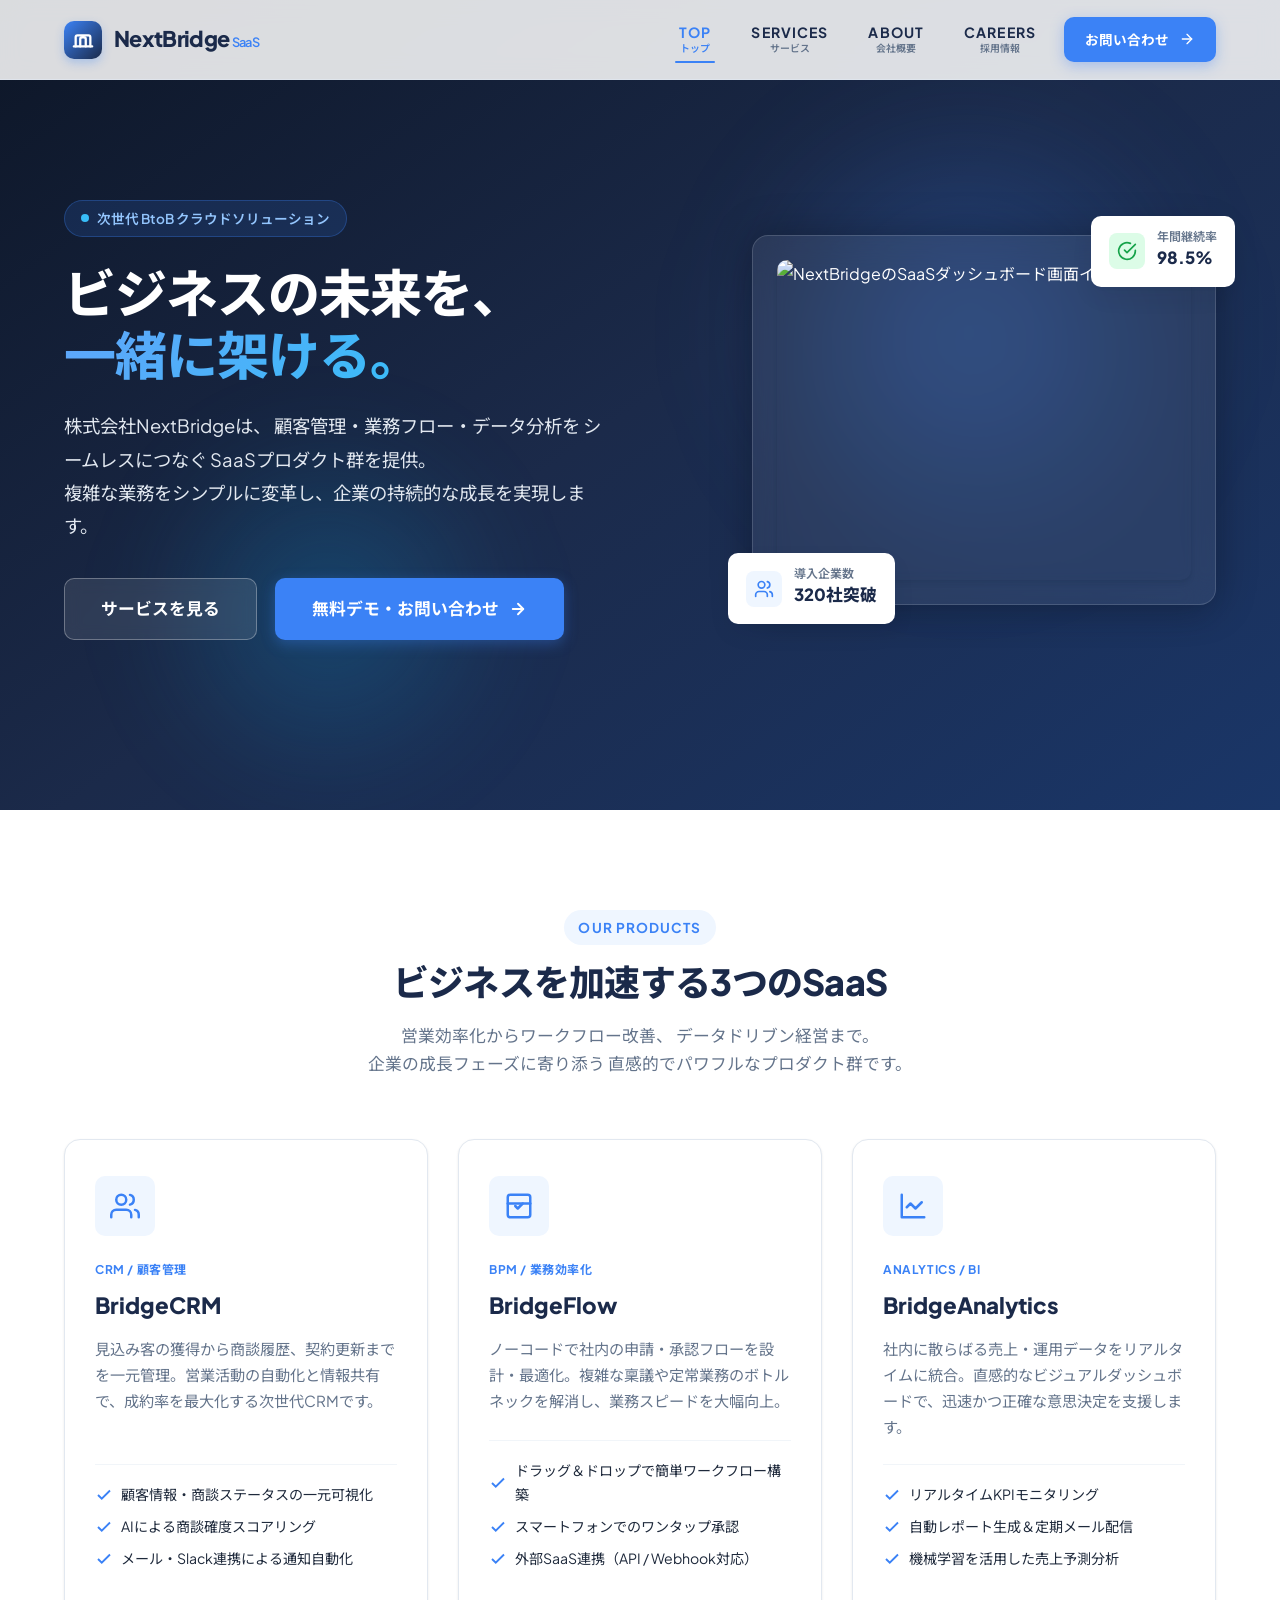
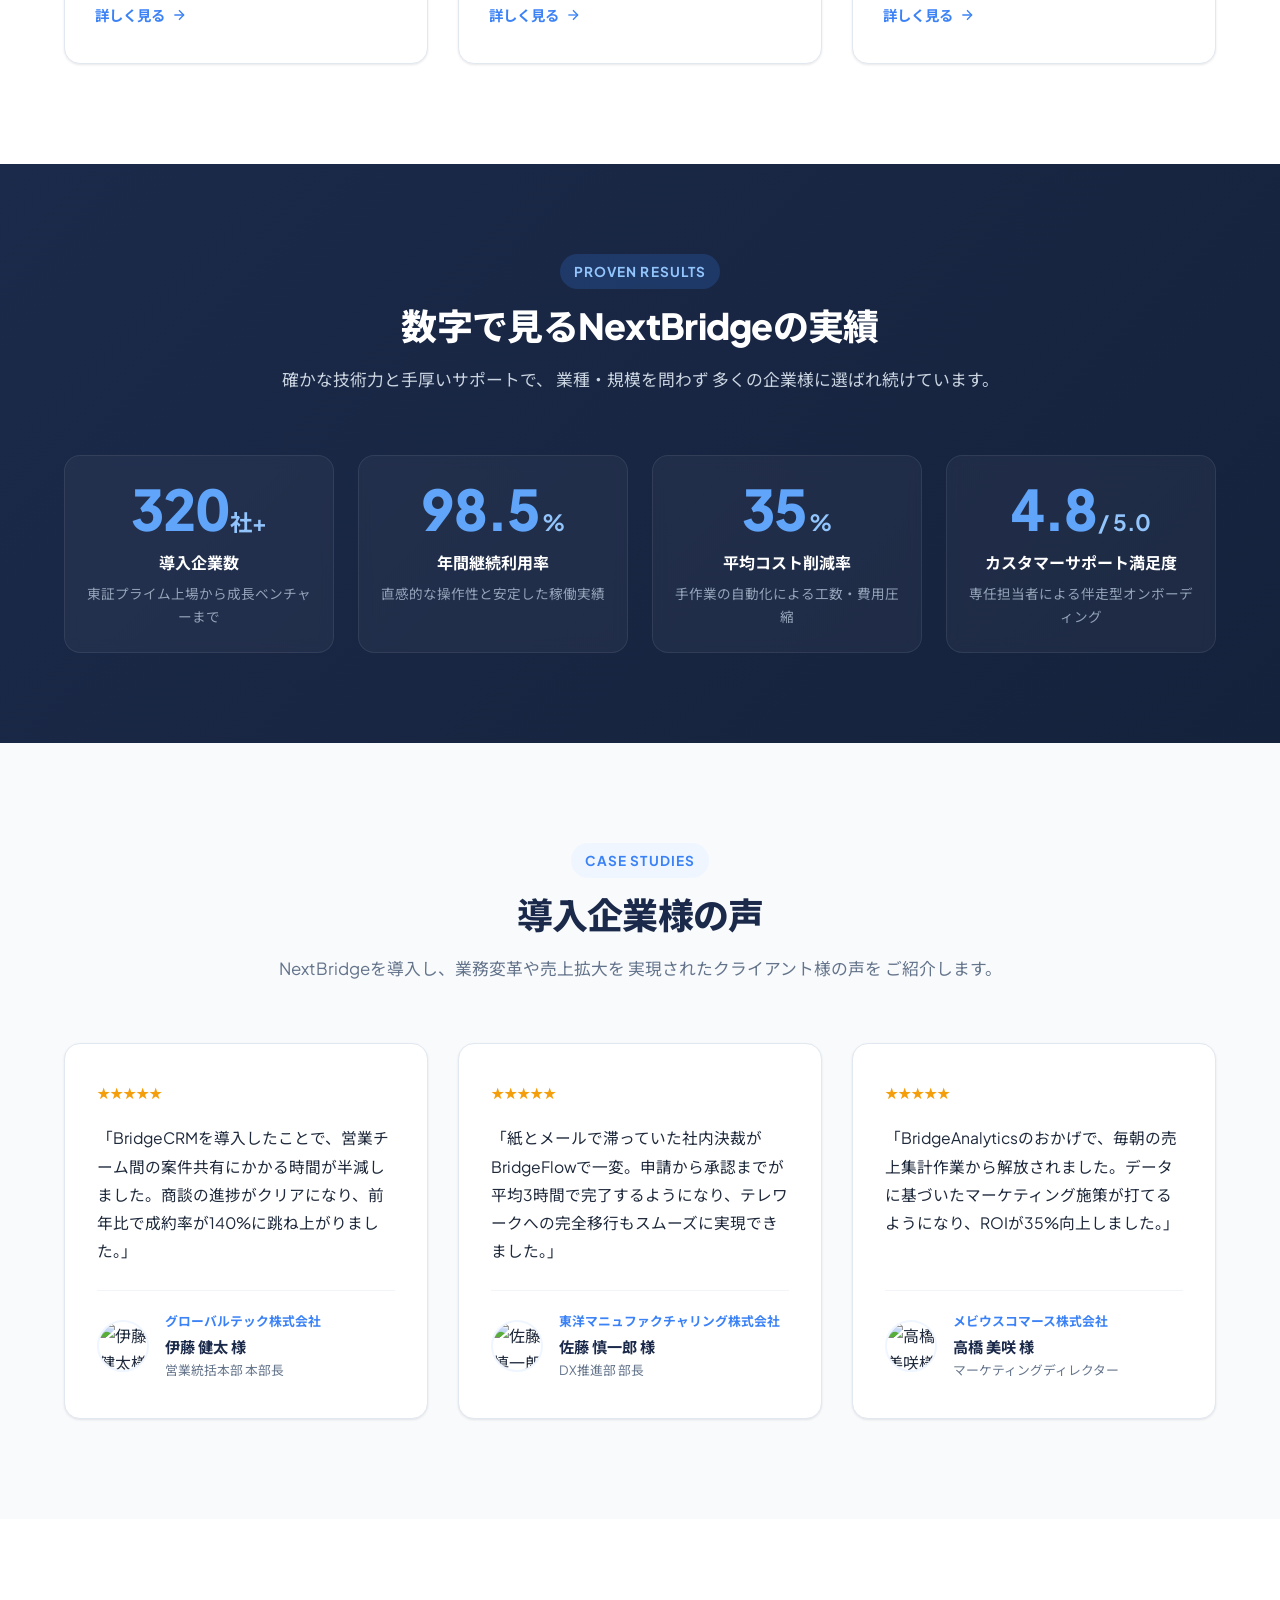
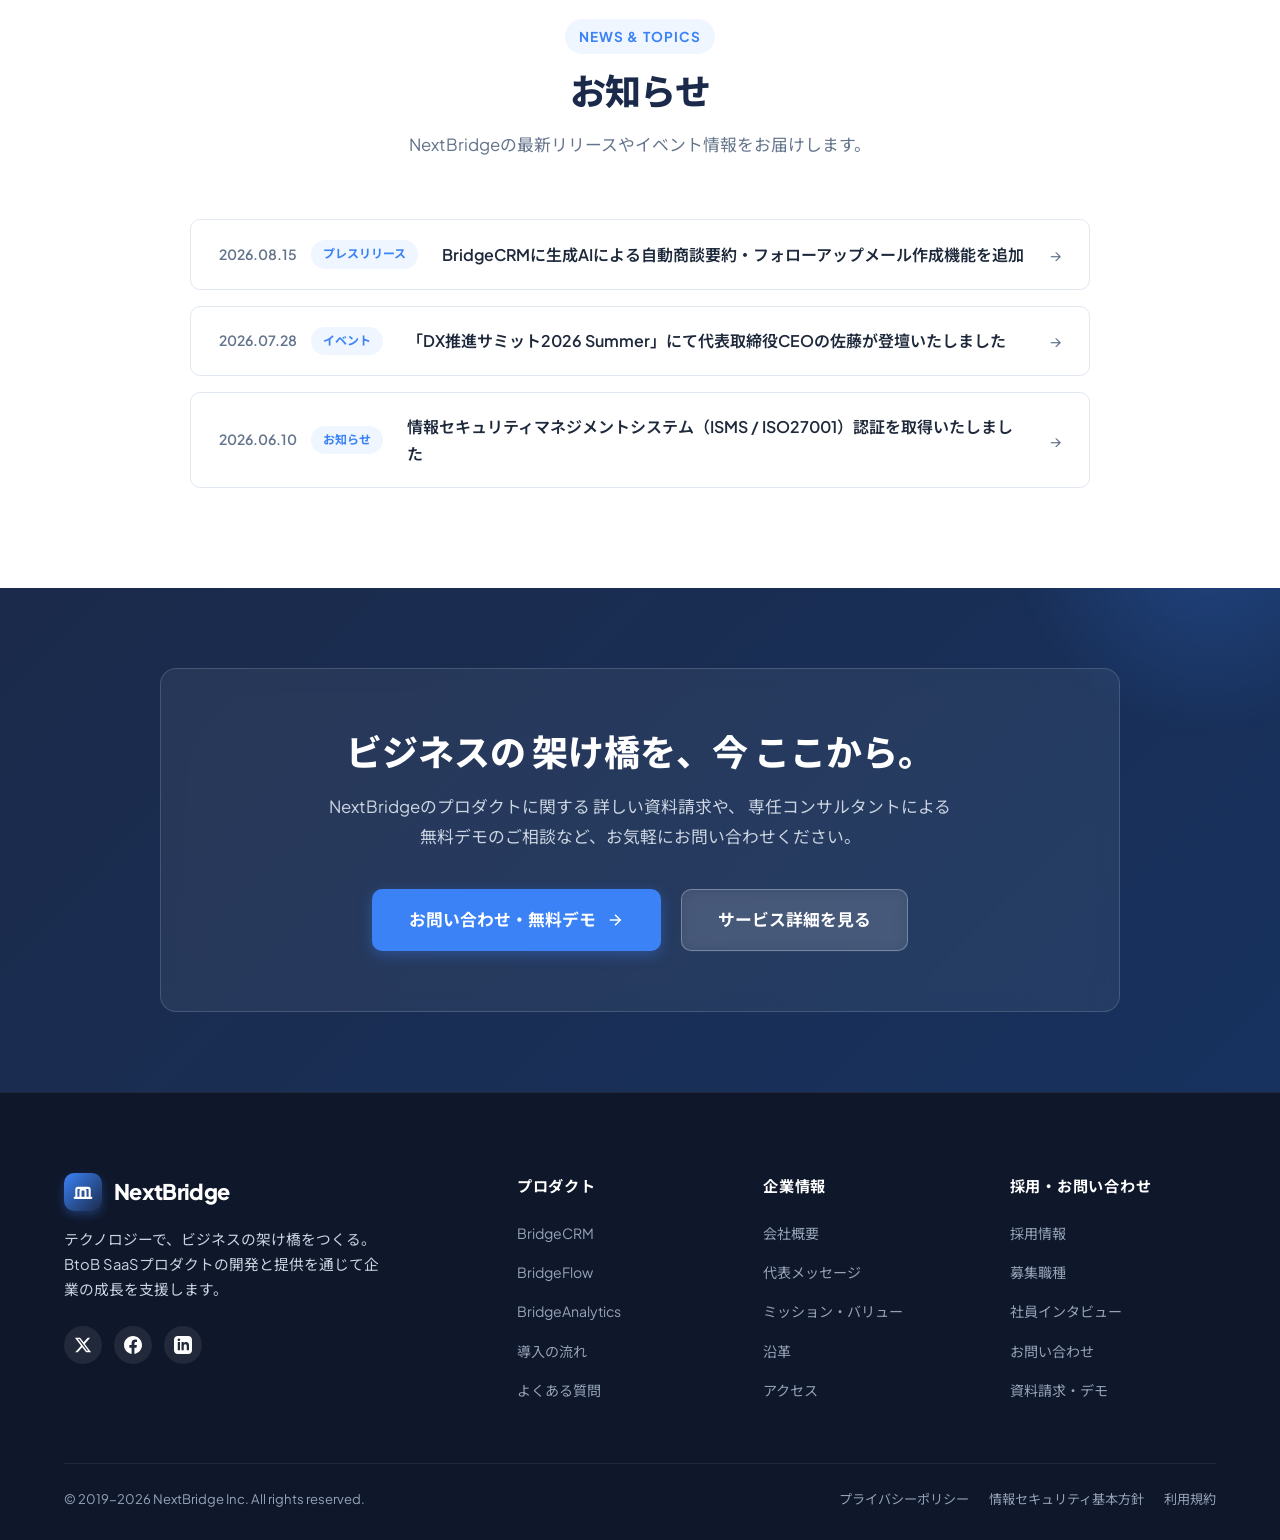
==== commit 60b488cc: "update" ====
--- a/index.html
+++ b/index.html
@@ -120,7 +120,10 @@
               <span class="text-gradient">一緒に架ける。</span>
             </h1>
             <p class="hero-description">
-              株式会社NextBridgeは、顧客管理・業務フロー・データ分析をシームレスにつなぐSaaSプロダクト群を提供。<br>
+              株式会社NextBridgeは、<br class="sp-br">
+              顧客管理・業務フロー・データ分析を<br class="sp-br">
+              シームレスにつなぐ<br class="sp-br">
+              SaaSプロダクト群を提供。<br class="pc-br">
               複雑な業務をシンプルに変革し、企業の持続的な成長を実現します。
             </p>
             <div class="hero-cta-group">
@@ -178,8 +181,10 @@
           <span class="section-tag">Our Products</span>
           <h2 class="section-title">ビジネスを加速する3つのSaaS</h2>
           <p class="section-lead">
-            営業効率化からワークフロー改善、データドリブン経営まで。<br>
-            企業の成長フェーズに寄り添う直感的でパワフルなプロダクト群です。
+            営業効率化からワークフロー改善、<br class="sp-br">
+            データドリブン経営まで。<br class="pc-br">
+            企業の成長フェーズに寄り添う<br class="sp-br">
+            直感的でパワフルなプロダクト群です。
           </p>
         </div>
 
@@ -285,8 +290,10 @@
         <div class="section-header fade-in-up">
           <span class="section-tag" style="background-color: rgba(59,130,246,0.2); color: #93C5FD;">Proven Results</span>
           <h2 class="section-title" style="color: #FFFFFF;">数字で見るNextBridgeの実績</h2>
-          <p class="section-lead text-nowrap" style="color: #CBD5E1;">
-            確かな技術力と手厚いサポートで、業種・規模を問わず多くの企業様に選ばれ続けています。
+          <p class="section-lead" style="color: #CBD5E1;">
+            確かな技術力と手厚いサポートで、<br class="sp-br">
+            業種・規模を問わず<br class="sp-br">
+            多くの企業様に選ばれ続けています。
           </p>
         </div>
 
@@ -342,8 +349,10 @@
         <div class="section-header fade-in-up">
           <span class="section-tag">Case Studies</span>
           <h2 class="section-title">導入企業様の声</h2>
-          <p class="section-lead text-nowrap">
-            NextBridgeを導入し、業務変革や売上拡大を実現されたクライアント様の声をご紹介します。
+          <p class="section-lead">
+            NextBridgeを導入し、業務変革や売上拡大を<br class="sp-br">
+            実現されたクライアント様の声を<br class="sp-br">
+            ご紹介します。
           </p>
         </div>
 
@@ -450,9 +459,15 @@
     <section class="cta-section">
       <div class="container">
         <div class="cta-box fade-in-up">
-          <h2 class="cta-title">ビジネスの架け橋を、今ここから。</h2>
+          <h2 class="cta-title">
+            ビジネスの<br class="sp-br">
+            架け橋を、今<br class="sp-br">
+            ここから。
+          </h2>
           <p class="cta-desc">
-            NextBridgeのプロダクトに関する詳しい資料請求や、専任コンサルタントによる<br>
+            NextBridgeのプロダクトに関する<br class="sp-br">
+            詳しい資料請求や、<br class="sp-br">
+            専任コンサルタントによる<br class="sp-br"><br class="pc-br">
             無料デモのご相談など、お気軽にお問い合わせください。
           </p>
           <div class="cta-buttons">
--- a/css/style.css
+++ b/css/style.css
@@ -149,9 +149,28 @@
   white-space: nowrap;
 }
 
+/* レスポンシブ用改行制御ユーティリティ */
+/* PC表示時はスマホ用改行（.sp-br）を無効化し、PC用改行（.pc-br）を有効化 */
+.sp-br {
+  display: none;
+}
+
+.pc-br {
+  display: inline;
+}
+
 @media (max-width: 768px) {
   .text-nowrap {
     white-space: normal; /* モバイルでは自然に折り返す */
+  }
+
+  /* スマホ・タブレット表示時はスマホ用改行を有効化し、PC用改行を無効化 */
+  .sp-br {
+    display: inline;
+  }
+
+  .pc-br {
+    display: none;
   }
 }
 
@@ -1851,8 +1870,20 @@
   width: 100%;
   height: 100%;
   object-fit: cover;
-  object-position: center 10%; /* 頭のてっぺんからバストまで綺麗に収まるよう上部10%に調整 */
+  object-position: center top; /* 基本の上部揃えデフォルト */
   transition: transform var(--transition-base);
+}
+
+/* インタビュー1：エンジニア（木下 莉央さん）の写真位置調整（写真を上に上げて胸元・バストアップを綺麗に表示） */
+.interview-photo-engineer img,
+.interview-img-engineer {
+  object-position: center 25%; /* 被写体を少し上に持ち上げ、頭頂部から胸元までをバランスよく表示 */
+}
+
+/* インタビュー2：カスタマーサクセス（田中 瞬さん）の写真位置調整（頭の上から胸元までが美しく収まるように設定） */
+.interview-photo-cs img,
+.interview-img-cs {
+  object-position: center 8%; /* やや上部に基準を置き、頭の上からバストアップまでを自然に配置 */
 }
 
 .interview-card:hover .interview-photo img {
@@ -2326,8 +2357,18 @@
     display: none;
   }
 
+  /* モバイルヘッダー：お問い合わせボタンを非表示にしてハンバーガーを右角に配置 */
+  .header-cta-group .btn {
+    display: none;
+  }
+
+  .header-cta-group {
+    gap: 0;
+  }
+
   .hamburger {
     display: flex;
+    margin-right: -4px; /* 右端（右角）にピッタリ配置 */
   }
 
   .hero-title {
@@ -2336,6 +2377,22 @@
 
   .page-hero-title {
     font-size: 2.1rem;
+  }
+
+  /* CTAセクションのスマホ向け文字サイズ・行間調整 */
+  .cta-box {
+    padding: 40px 20px;
+  }
+
+  .cta-title {
+    font-size: 1.65rem;
+    line-height: 1.35;
+  }
+
+  .cta-desc {
+    font-size: 0.92rem;
+    line-height: 1.7;
+    margin-bottom: 28px;
   }
 
   .grid-2 {
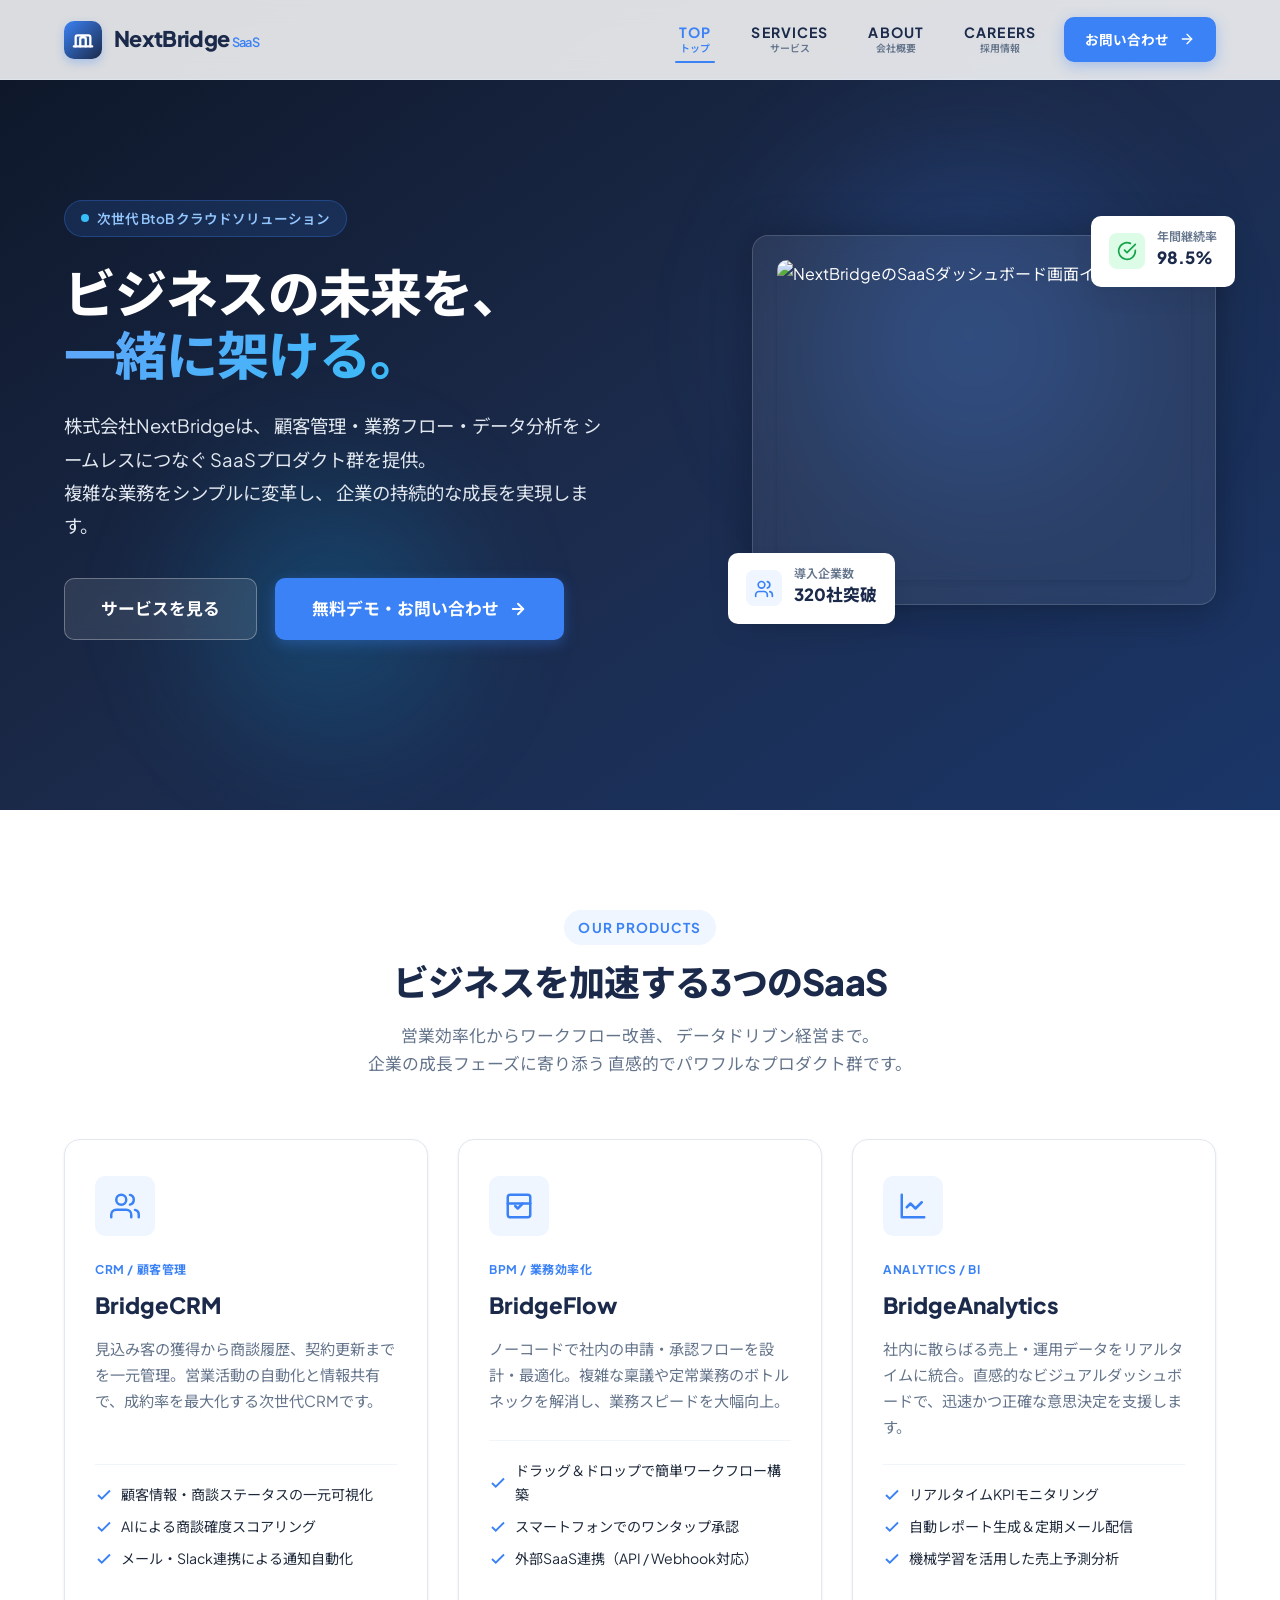
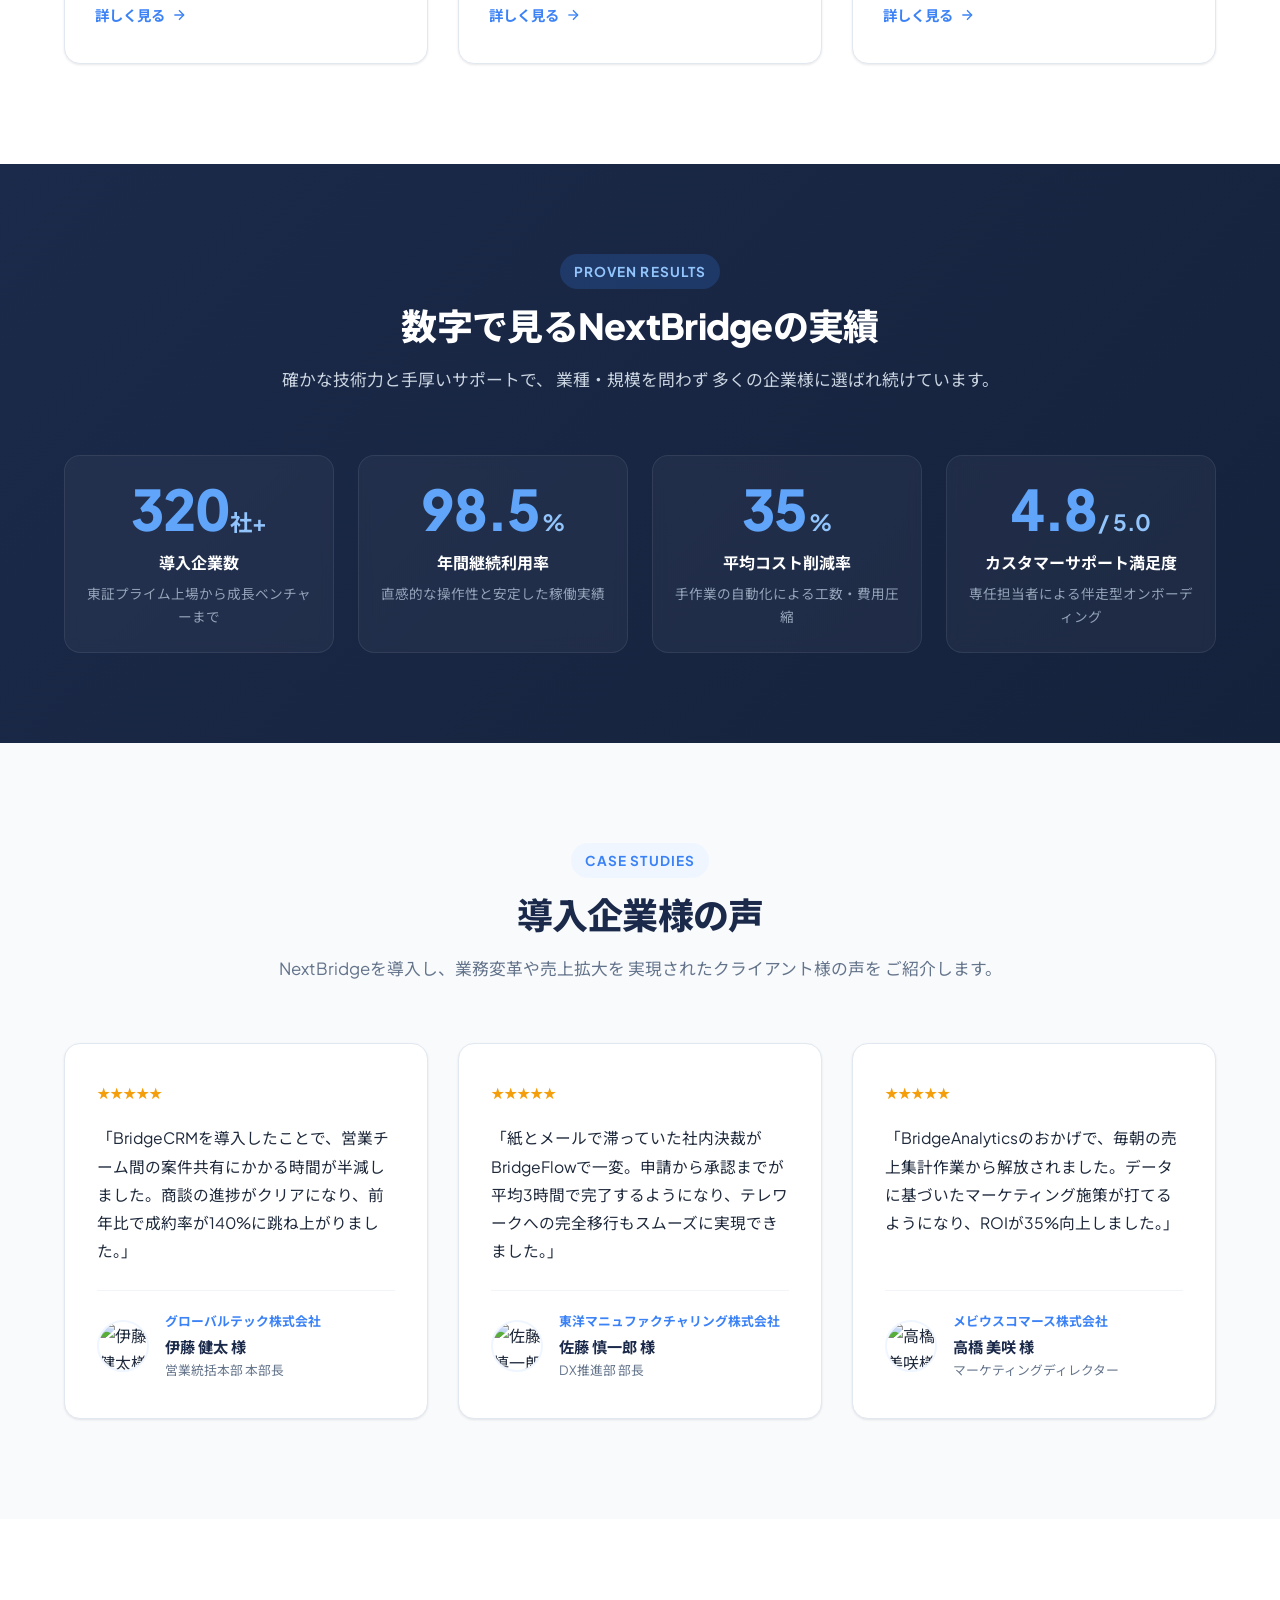
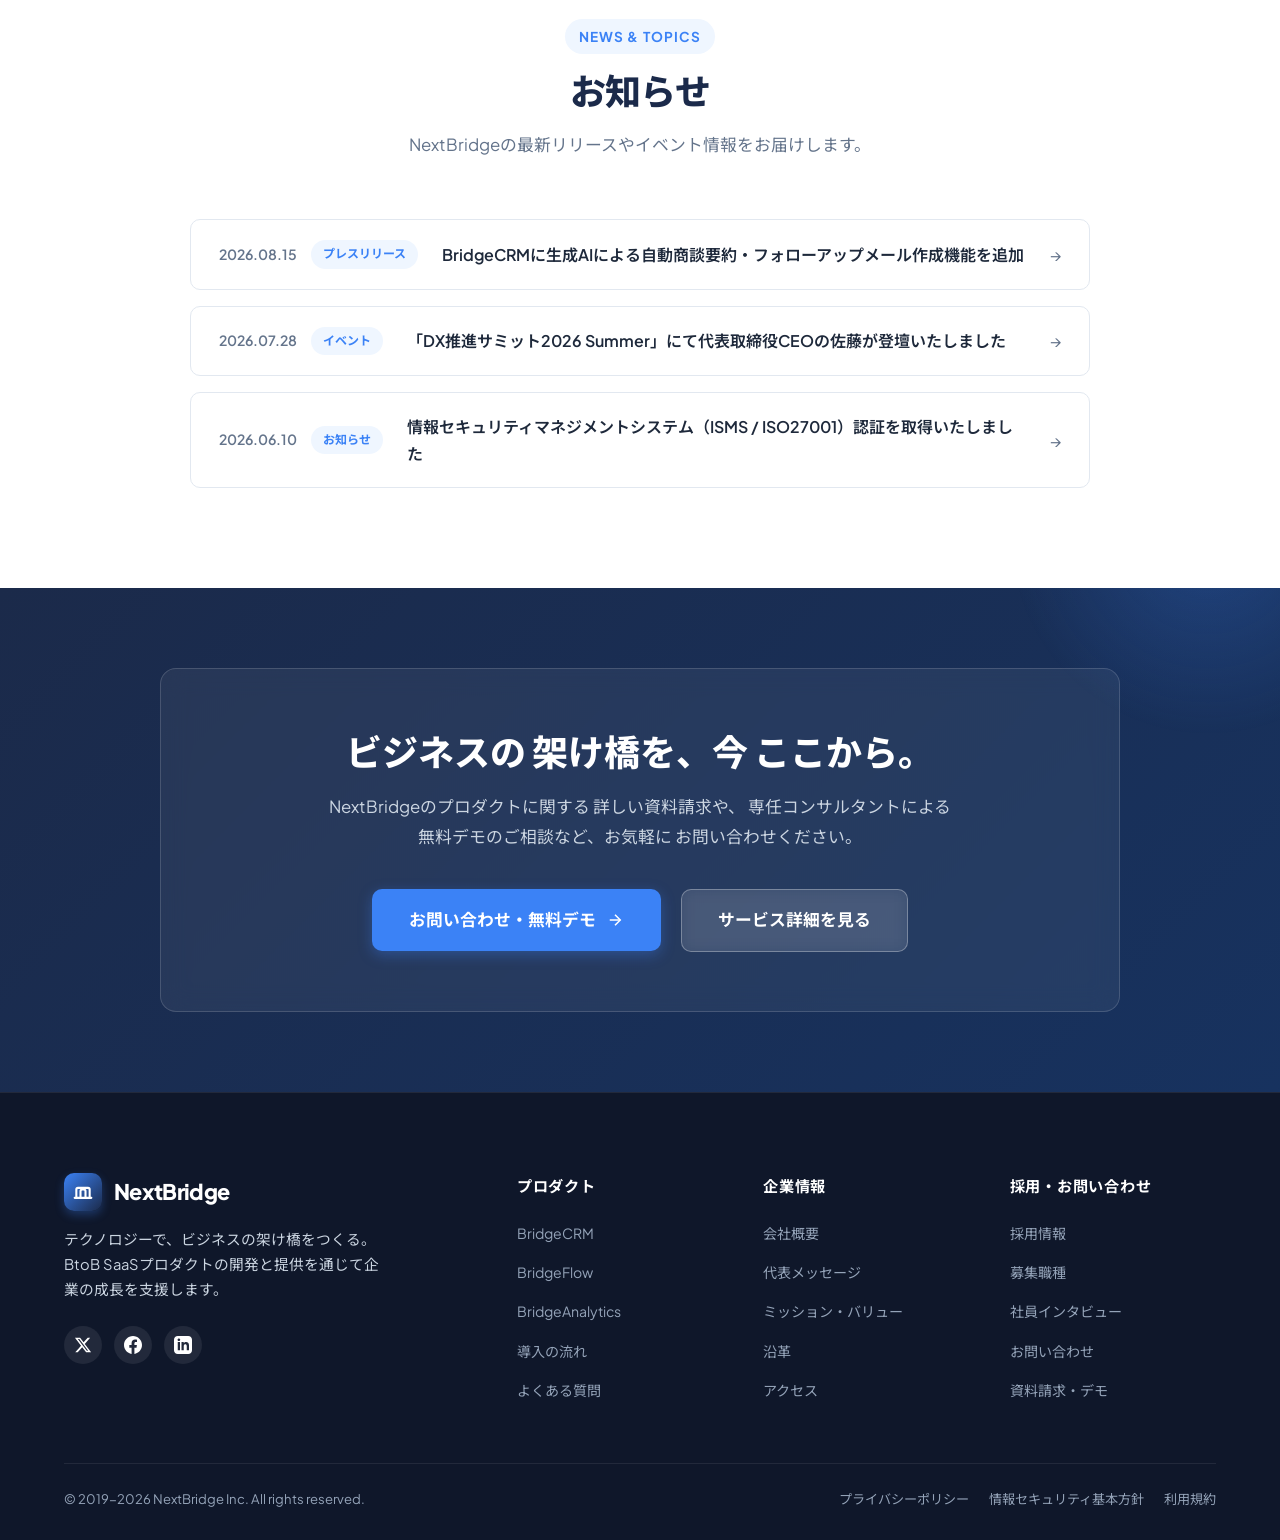
==== commit 4b48f3bd: "update" ====
--- a/index.html
+++ b/index.html
@@ -123,8 +123,9 @@
               株式会社NextBridgeは、<br class="sp-br">
               顧客管理・業務フロー・データ分析を<br class="sp-br">
               シームレスにつなぐ<br class="sp-br">
-              SaaSプロダクト群を提供。<br class="pc-br">
-              複雑な業務をシンプルに変革し、企業の持続的な成長を実現します。
+              SaaSプロダクト群を提供。<br class="pc-br"><br class="sp-br">
+              複雑な業務をシンプルに変革し、<br class="sp-br">
+              企業の持続的な成長を実現します。
             </p>
             <div class="hero-cta-group">
               <a href="services.html" class="btn btn-secondary btn-lg">
@@ -182,7 +183,7 @@
           <h2 class="section-title">ビジネスを加速する3つのSaaS</h2>
           <p class="section-lead">
             営業効率化からワークフロー改善、<br class="sp-br">
-            データドリブン経営まで。<br class="pc-br">
+            データドリブン経営まで。<br class="pc-br"><br class="sp-br">
             企業の成長フェーズに寄り添う<br class="sp-br">
             直感的でパワフルなプロダクト群です。
           </p>
@@ -468,7 +469,8 @@
             NextBridgeのプロダクトに関する<br class="sp-br">
             詳しい資料請求や、<br class="sp-br">
             専任コンサルタントによる<br class="sp-br"><br class="pc-br">
-            無料デモのご相談など、お気軽にお問い合わせください。
+            無料デモのご相談など、お気軽に<br class="sp-br">
+            お問い合わせください。
           </p>
           <div class="cta-buttons">
             <a href="contact.html" class="btn btn-primary btn-lg">
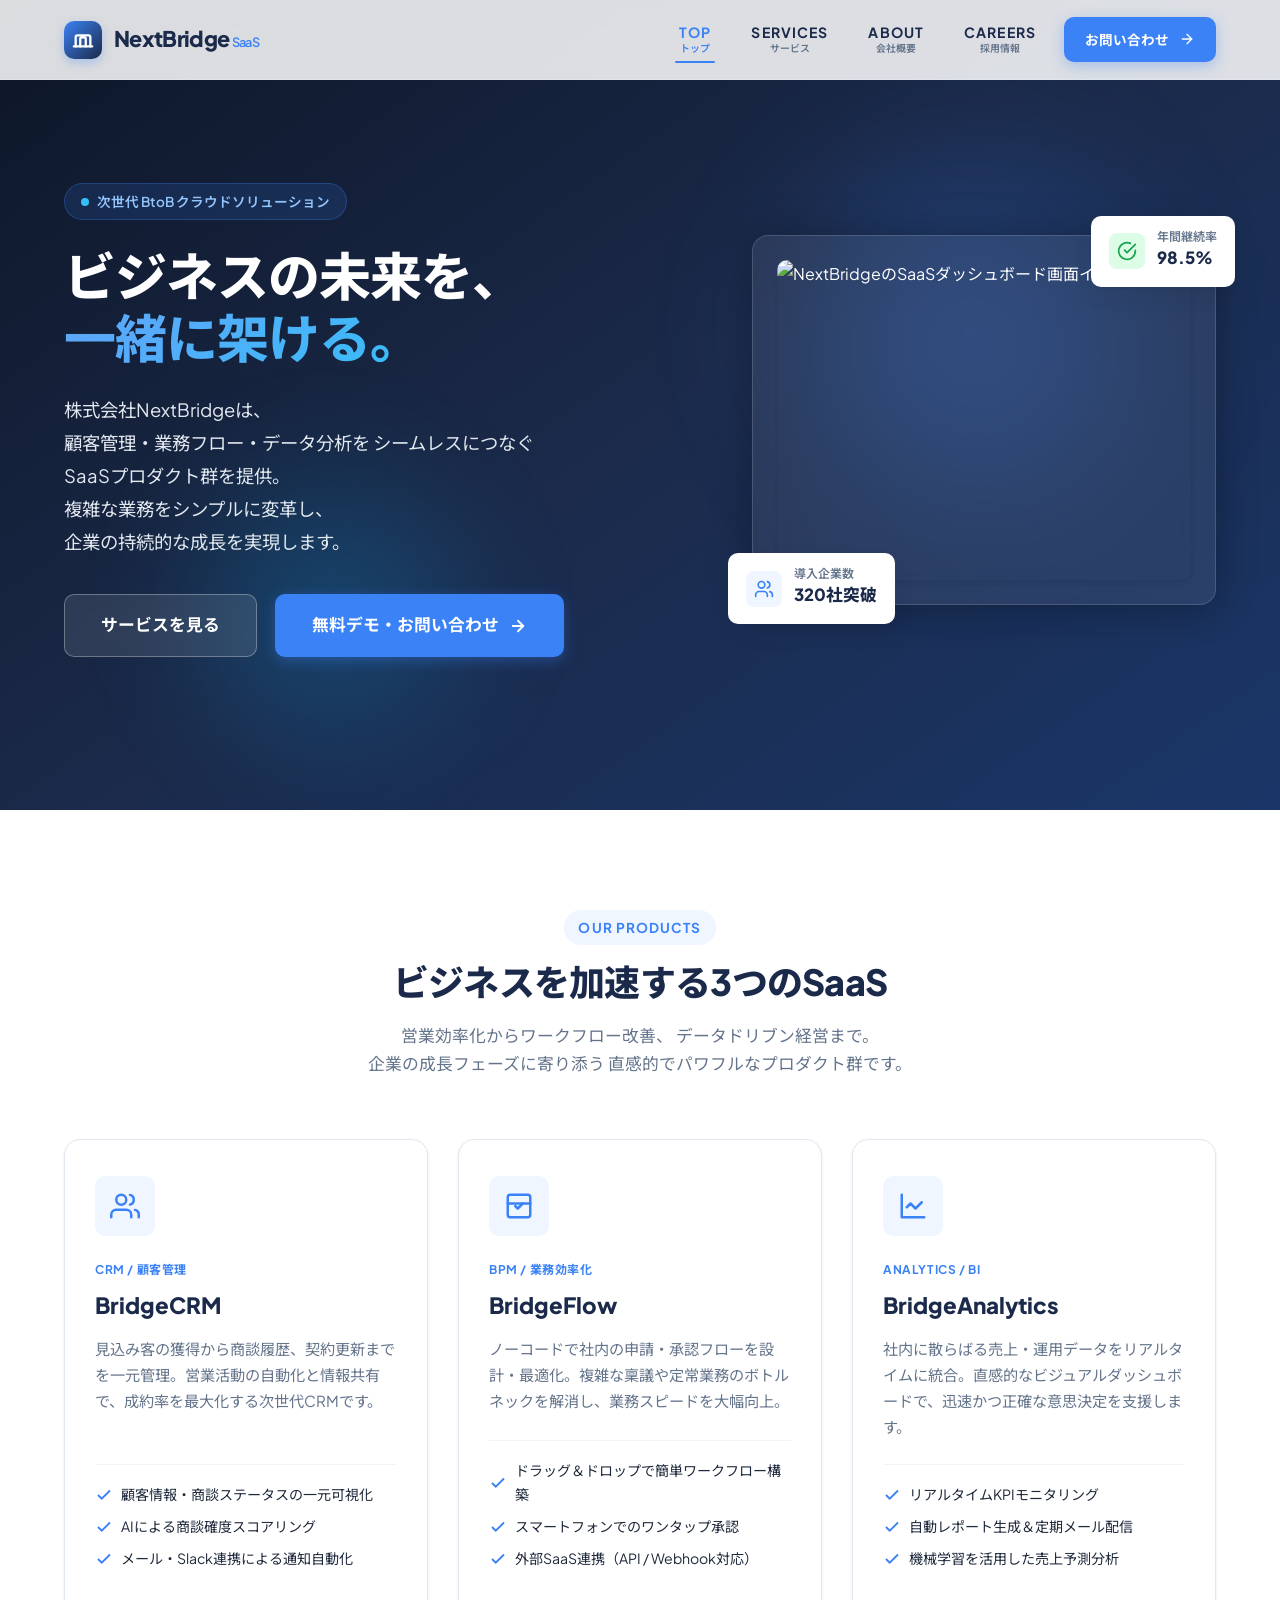
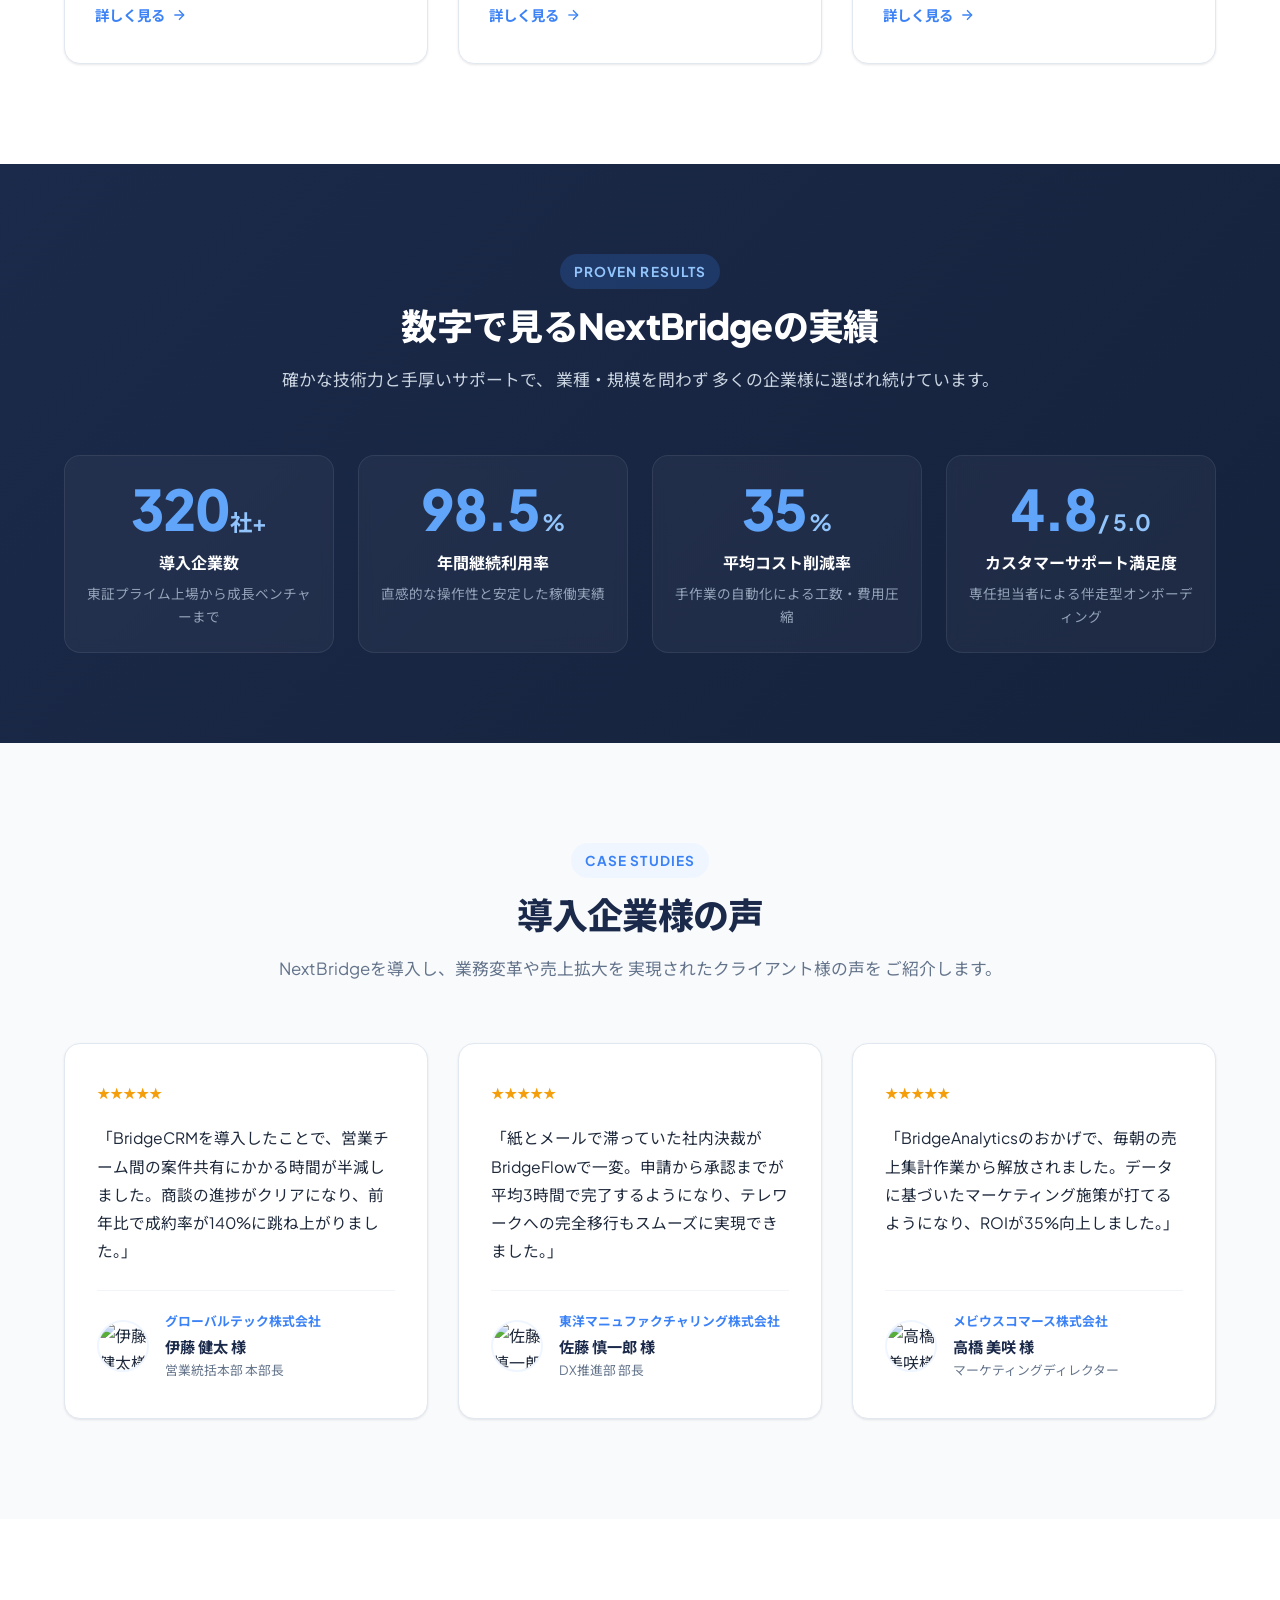
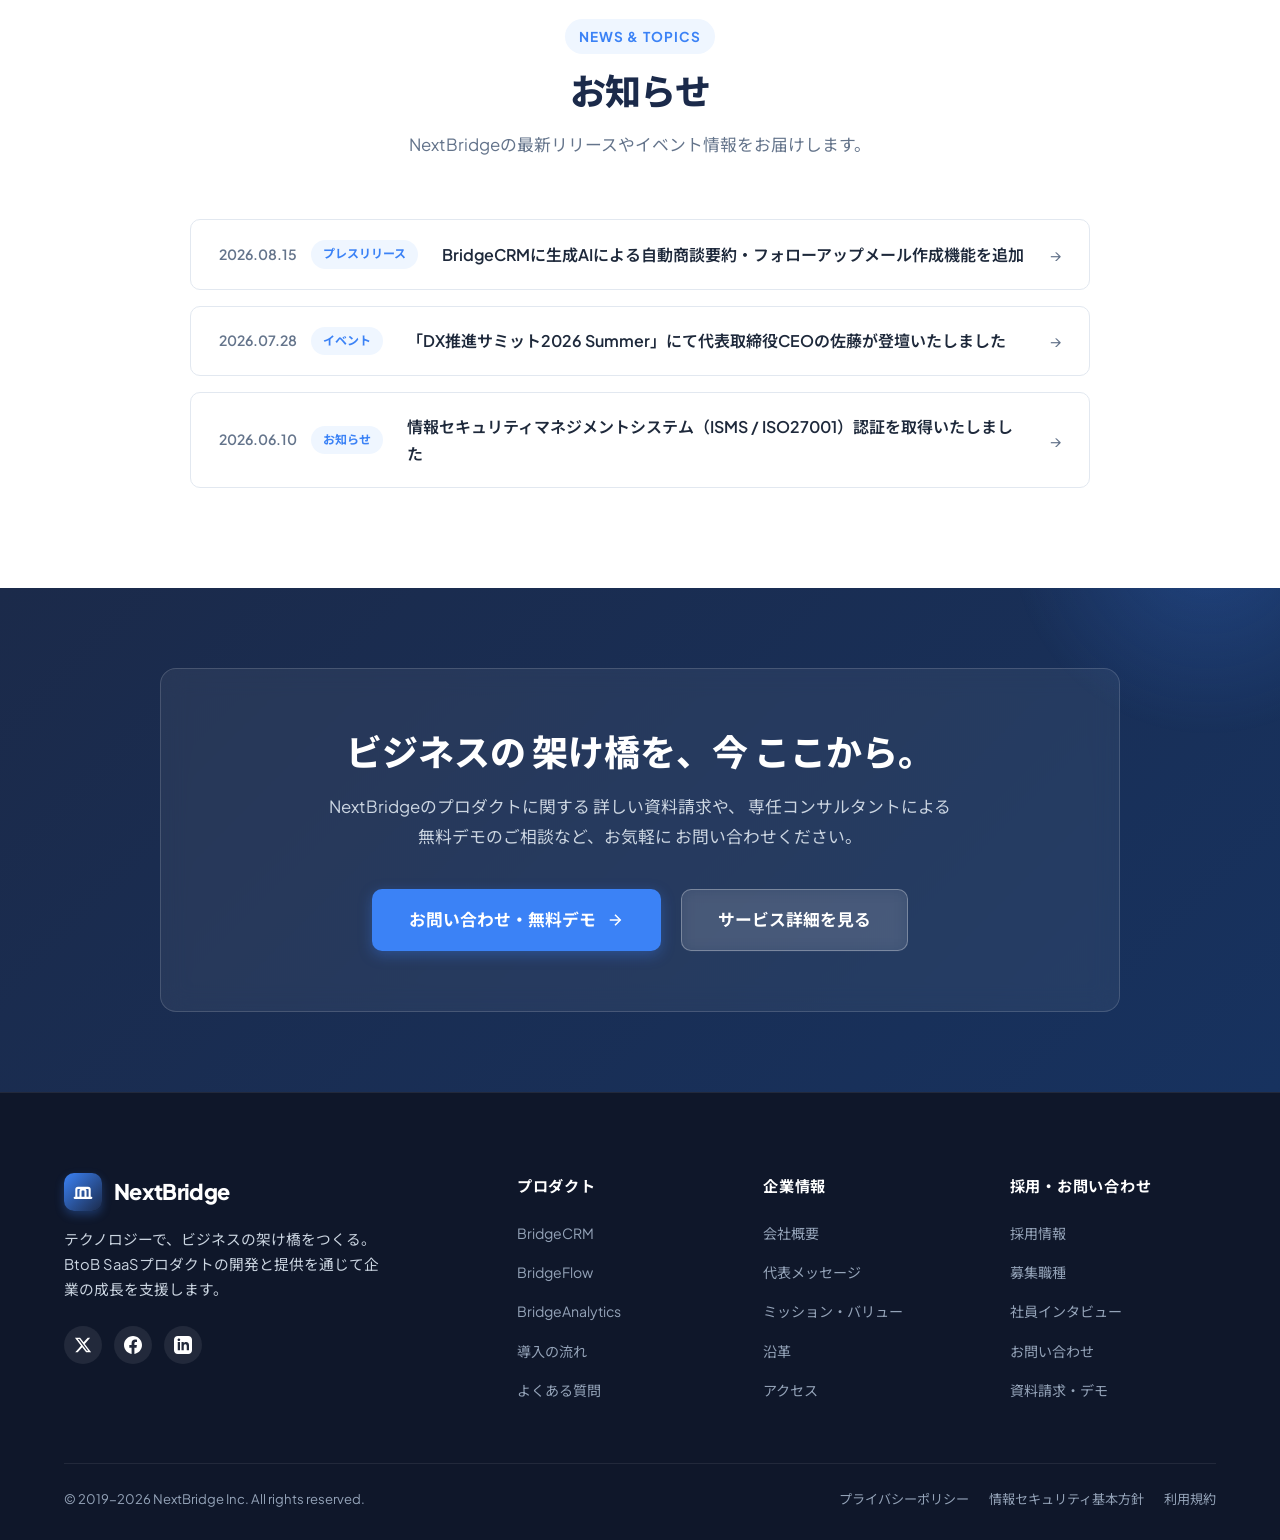
==== commit d5ba0fe9: "update" ====
--- a/index.html
+++ b/index.html
@@ -120,11 +120,10 @@
               <span class="text-gradient">一緒に架ける。</span>
             </h1>
             <p class="hero-description">
-              株式会社NextBridgeは、<br class="sp-br">
-              顧客管理・業務フロー・データ分析を<br class="sp-br">
-              シームレスにつなぐ<br class="sp-br">
-              SaaSプロダクト群を提供。<br class="pc-br"><br class="sp-br">
-              複雑な業務をシンプルに変革し、<br class="sp-br">
+              株式会社NextBridgeは、<br>
+              顧客管理・業務フロー・データ分析を<br class="sp-br"> シームレスにつなぐ<br>
+              SaaSプロダクト群を提供。<br>
+              複雑な業務をシンプルに変革し、<br>
               企業の持続的な成長を実現します。
             </p>
             <div class="hero-cta-group">
--- a/css/style.css
+++ b/css/style.css
@@ -764,7 +764,7 @@
   line-height: 1.8;
   color: #E2E8F0;
   margin-bottom: 36px;
-  max-width: 540px;
+  max-width: 640px; /* PC表示時に指定の改行位置まで自然に収まるよう幅を確保 */
 }
 
 .hero-cta-group {
